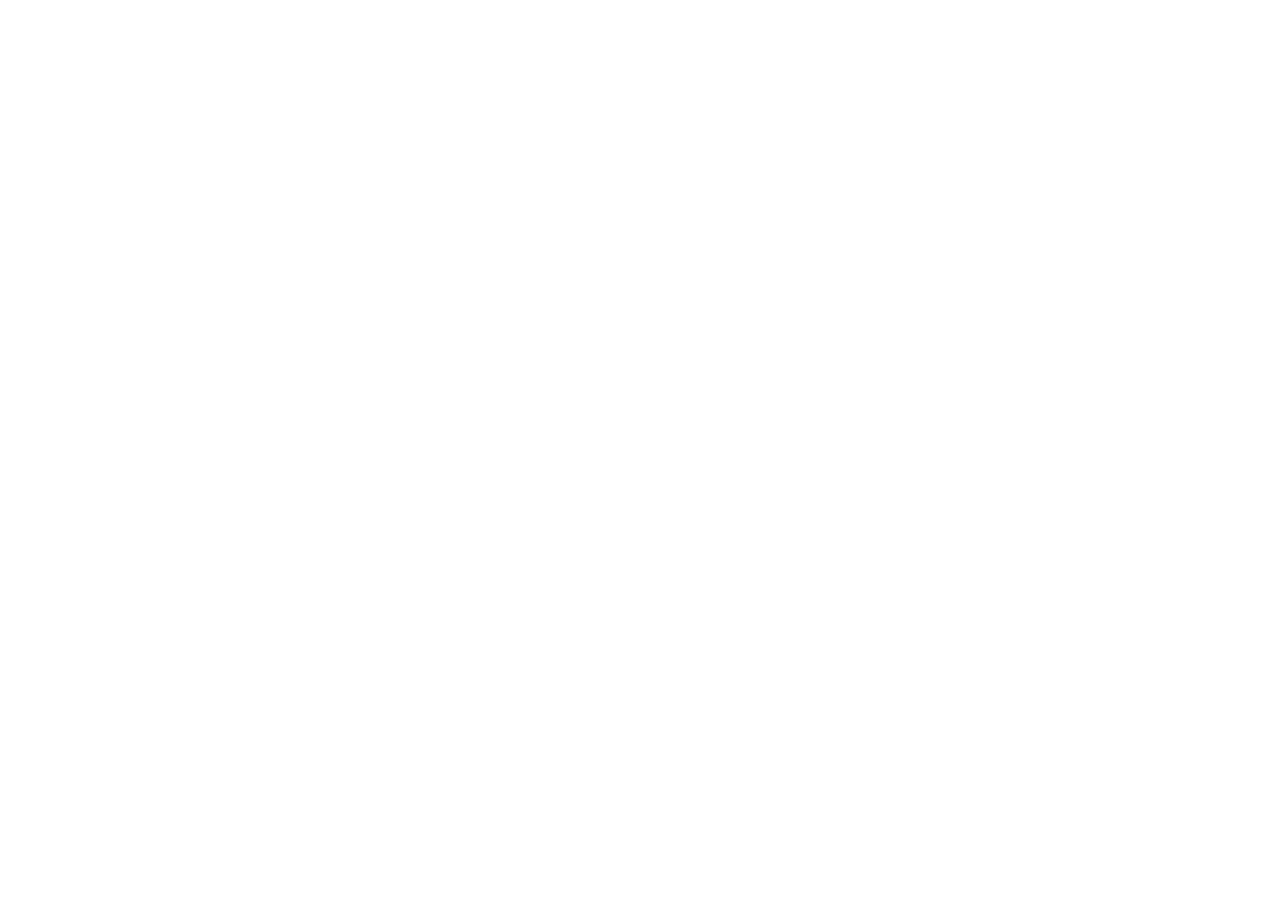
==== nike-app/index.html @ 9540599d "nike app hosting" ====
<!doctype html>
<html lang="en">
  <head>
    <meta charset="UTF-8" />
    <link rel="icon" type="image/svg+xml" href="/favicon.ico" />
    <meta name="viewport" content="width=device-width, initial-scale=1.0" />
    <title>Nike</title>
    <script type="module" crossorigin src="/assets/index-63a6af9d.js"></script>
    <link rel="stylesheet" href="/assets/index-93ed7aa3.css">
  </head>
  <body>
    <div id="root"></div>
    
  </body>
</html>
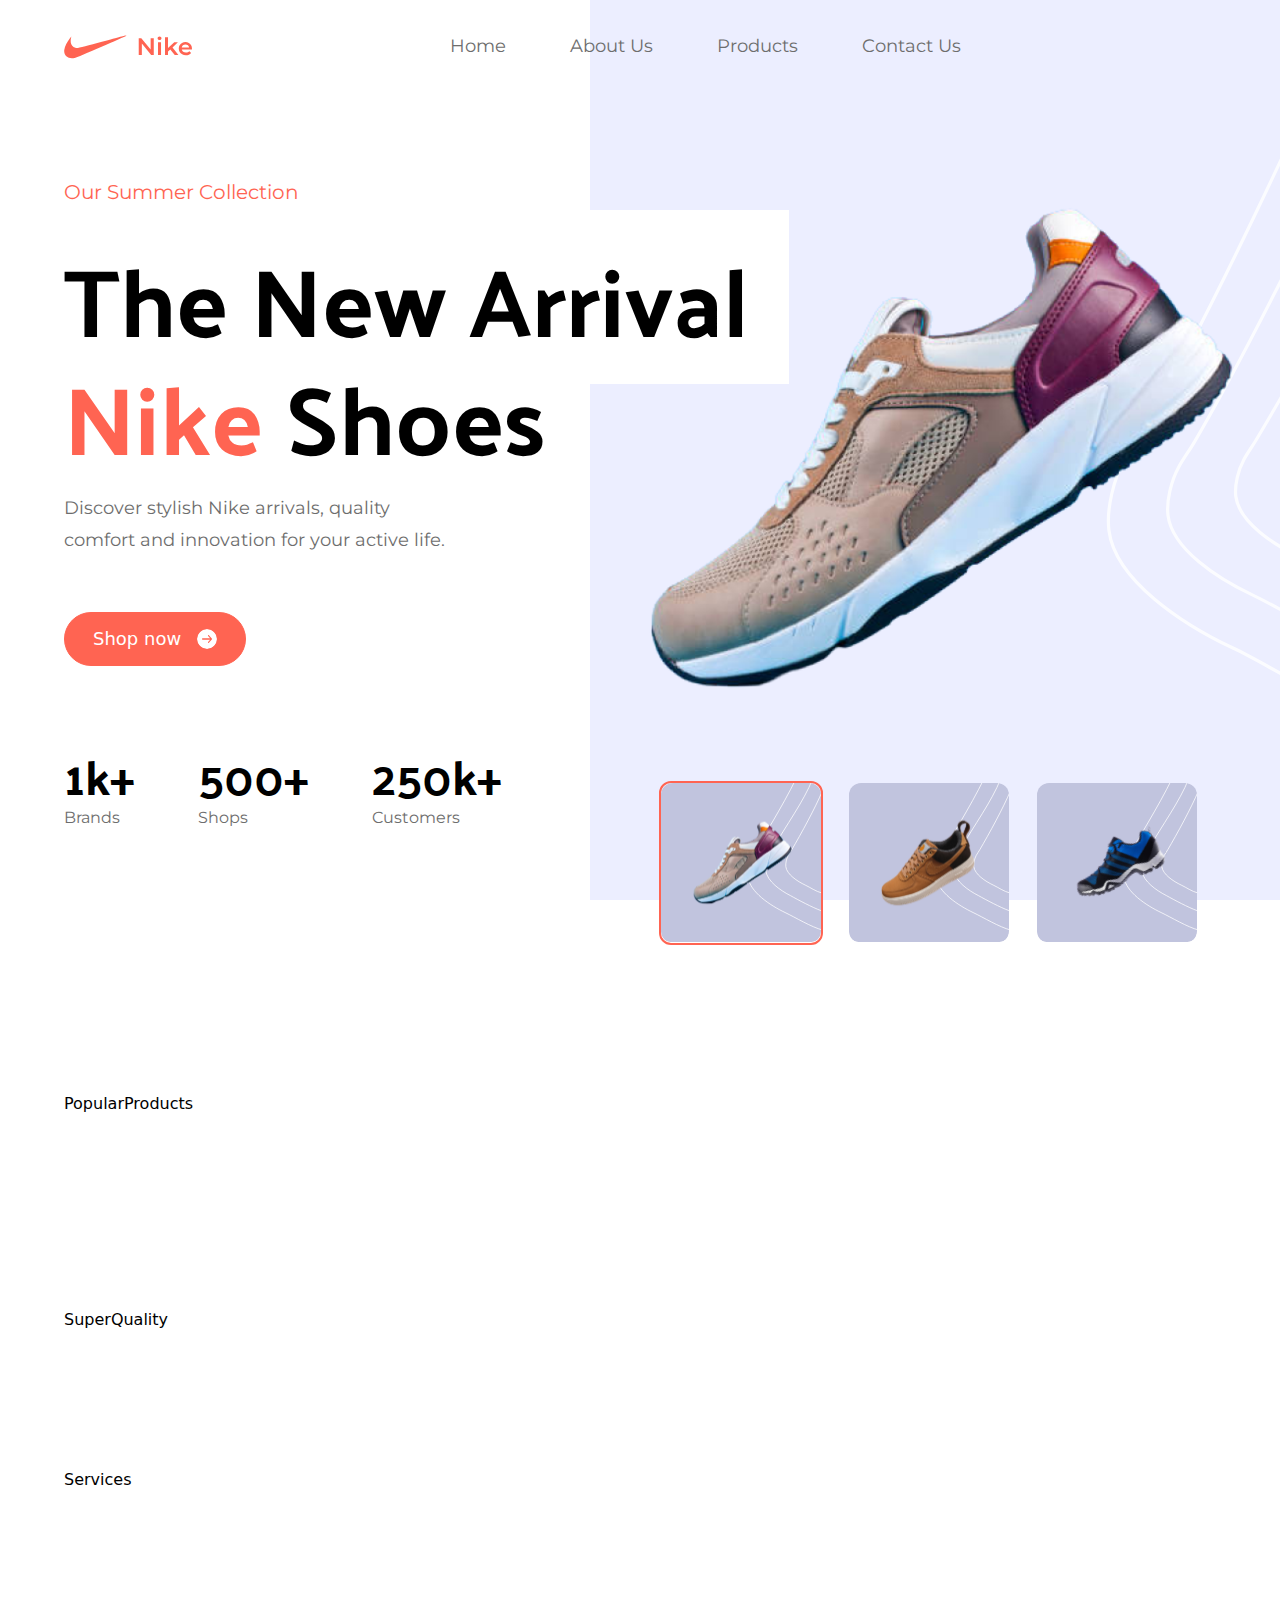
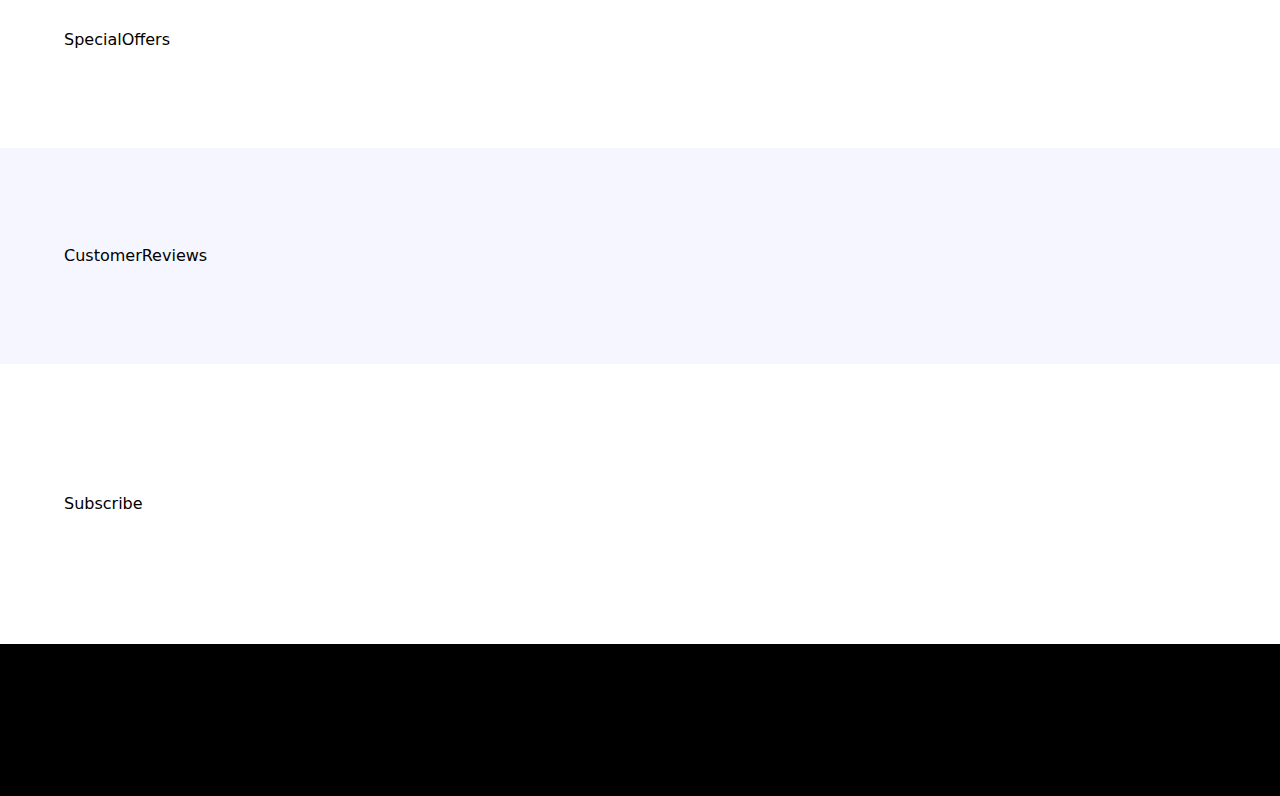
==== commit 265b9dd6: "made changes in nike app" ====
--- a/nike-app/index.html
+++ b/nike-app/index.html
@@ -2,11 +2,11 @@
 <html lang="en">
   <head>
     <meta charset="UTF-8" />
-    <link rel="icon" type="image/svg+xml" href="/favicon.ico" />
+    <link rel="icon" type="image/svg+xml" href="./favicon.ico" />
     <meta name="viewport" content="width=device-width, initial-scale=1.0" />
     <title>Nike</title>
-    <script type="module" crossorigin src="/assets/index-63a6af9d.js"></script>
-    <link rel="stylesheet" href="/assets/index-93ed7aa3.css">
+    <script type="module" crossorigin src="./assets/index-2607023b.js"></script>
+    <link rel="stylesheet" href="./assets/index-af9d2faf.css">
   </head>
   <body>
     <div id="root"></div>
--- a/nike-app/assets/index-af9d2faf.css
+++ b/nike-app/assets/index-af9d2faf.css
@@ -0,0 +1 @@
+@import"https://fonts.googleapis.com/css2?family=Montserrat:wght@100;200;300;400;500;600;700;800;900&family=Palanquin:wght@100;200;300;400;500;600;700&display=swap";@import"https://fonts.googleapis.com/css2?family=Palanquin:wght@100;200;300;400;500;600;700&display=swap";*,:before,:after{box-sizing:border-box;border-width:0;border-style:solid;border-color:#e5e7eb}:before,:after{--tw-content: ""}html{line-height:1.5;-webkit-text-size-adjust:100%;-moz-tab-size:4;-o-tab-size:4;tab-size:4;font-family:ui-sans-serif,system-ui,-apple-system,BlinkMacSystemFont,Segoe UI,Roboto,Helvetica Neue,Arial,Noto Sans,sans-serif,"Apple Color Emoji","Segoe UI Emoji",Segoe UI Symbol,"Noto Color Emoji";font-feature-settings:normal;font-variation-settings:normal}body{margin:0;line-height:inherit}hr{height:0;color:inherit;border-top-width:1px}abbr:where([title]){-webkit-text-decoration:underline dotted;text-decoration:underline dotted}h1,h2,h3,h4,h5,h6{font-size:inherit;font-weight:inherit}a{color:inherit;text-decoration:inherit}b,strong{font-weight:bolder}code,kbd,samp,pre{font-family:ui-monospace,SFMono-Regular,Menlo,Monaco,Consolas,Liberation Mono,Courier New,monospace;font-size:1em}small{font-size:80%}sub,sup{font-size:75%;line-height:0;position:relative;vertical-align:baseline}sub{bottom:-.25em}sup{top:-.5em}table{text-indent:0;border-color:inherit;border-collapse:collapse}button,input,optgroup,select,textarea{font-family:inherit;font-feature-settings:inherit;font-variation-settings:inherit;font-size:100%;font-weight:inherit;line-height:inherit;color:inherit;margin:0;padding:0}button,select{text-transform:none}button,[type=button],[type=reset],[type=submit]{-webkit-appearance:button;background-color:transparent;background-image:none}:-moz-focusring{outline:auto}:-moz-ui-invalid{box-shadow:none}progress{vertical-align:baseline}::-webkit-inner-spin-button,::-webkit-outer-spin-button{height:auto}[type=search]{-webkit-appearance:textfield;outline-offset:-2px}::-webkit-search-decoration{-webkit-appearance:none}::-webkit-file-upload-button{-webkit-appearance:button;font:inherit}summary{display:list-item}blockquote,dl,dd,h1,h2,h3,h4,h5,h6,hr,figure,p,pre{margin:0}fieldset{margin:0;padding:0}legend{padding:0}ol,ul,menu{list-style:none;margin:0;padding:0}dialog{padding:0}textarea{resize:vertical}input::-moz-placeholder,textarea::-moz-placeholder{opacity:1;color:#9ca3af}input::placeholder,textarea::placeholder{opacity:1;color:#9ca3af}button,[role=button]{cursor:pointer}:disabled{cursor:default}img,svg,video,canvas,audio,iframe,embed,object{display:block;vertical-align:middle}img,video{max-width:100%;height:auto}[hidden]{display:none}*,:before,:after{--tw-border-spacing-x: 0;--tw-border-spacing-y: 0;--tw-translate-x: 0;--tw-translate-y: 0;--tw-rotate: 0;--tw-skew-x: 0;--tw-skew-y: 0;--tw-scale-x: 1;--tw-scale-y: 1;--tw-pan-x: ;--tw-pan-y: ;--tw-pinch-zoom: ;--tw-scroll-snap-strictness: proximity;--tw-gradient-from-position: ;--tw-gradient-via-position: ;--tw-gradient-to-position: ;--tw-ordinal: ;--tw-slashed-zero: ;--tw-numeric-figure: ;--tw-numeric-spacing: ;--tw-numeric-fraction: ;--tw-ring-inset: ;--tw-ring-offset-width: 0px;--tw-ring-offset-color: #fff;--tw-ring-color: rgb(59 130 246 / .5);--tw-ring-offset-shadow: 0 0 #0000;--tw-ring-shadow: 0 0 #0000;--tw-shadow: 0 0 #0000;--tw-shadow-colored: 0 0 #0000;--tw-blur: ;--tw-brightness: ;--tw-contrast: ;--tw-grayscale: ;--tw-hue-rotate: ;--tw-invert: ;--tw-saturate: ;--tw-sepia: ;--tw-drop-shadow: ;--tw-backdrop-blur: ;--tw-backdrop-brightness: ;--tw-backdrop-contrast: ;--tw-backdrop-grayscale: ;--tw-backdrop-hue-rotate: ;--tw-backdrop-invert: ;--tw-backdrop-opacity: ;--tw-backdrop-saturate: ;--tw-backdrop-sepia: }::backdrop{--tw-border-spacing-x: 0;--tw-border-spacing-y: 0;--tw-translate-x: 0;--tw-translate-y: 0;--tw-rotate: 0;--tw-skew-x: 0;--tw-skew-y: 0;--tw-scale-x: 1;--tw-scale-y: 1;--tw-pan-x: ;--tw-pan-y: ;--tw-pinch-zoom: ;--tw-scroll-snap-strictness: proximity;--tw-gradient-from-position: ;--tw-gradient-via-position: ;--tw-gradient-to-position: ;--tw-ordinal: ;--tw-slashed-zero: ;--tw-numeric-figure: ;--tw-numeric-spacing: ;--tw-numeric-fraction: ;--tw-ring-inset: ;--tw-ring-offset-width: 0px;--tw-ring-offset-color: #fff;--tw-ring-color: rgb(59 130 246 / .5);--tw-ring-offset-shadow: 0 0 #0000;--tw-ring-shadow: 0 0 #0000;--tw-shadow: 0 0 #0000;--tw-shadow-colored: 0 0 #0000;--tw-blur: ;--tw-brightness: ;--tw-contrast: ;--tw-grayscale: ;--tw-hue-rotate: ;--tw-invert: ;--tw-saturate: ;--tw-sepia: ;--tw-drop-shadow: ;--tw-backdrop-blur: ;--tw-backdrop-brightness: ;--tw-backdrop-contrast: ;--tw-backdrop-grayscale: ;--tw-backdrop-hue-rotate: ;--tw-backdrop-invert: ;--tw-backdrop-opacity: ;--tw-backdrop-saturate: ;--tw-backdrop-sepia: }.max-container{max-width:1440px;margin:0 auto}.absolute{position:absolute}.relative{position:relative}.-bottom-\[5\%\]{bottom:-5%}.z-10{z-index:10}.mb-14{margin-bottom:3.5rem}.ml-2{margin-left:.5rem}.mt-10{margin-top:2.5rem}.mt-20{margin-top:5rem}.mt-3{margin-top:.75rem}.mt-6{margin-top:1.5rem}.inline-block{display:inline-block}.flex{display:flex}.h-5{height:1.25rem}.min-h-screen{min-height:100vh}.w-5{width:1.25rem}.w-full{width:100%}.flex-1{flex:1 1 0%}.cursor-pointer{cursor:pointer}.flex-col{flex-direction:column}.flex-wrap{flex-wrap:wrap}.items-start{align-items:flex-start}.items-center{align-items:center}.justify-start{justify-content:flex-start}.justify-center{justify-content:center}.justify-between{justify-content:space-between}.gap-10{gap:2.5rem}.gap-16{gap:4rem}.gap-2{gap:.5rem}.gap-4{gap:1rem}.rounded-full{border-radius:9999px}.rounded-xl{border-radius:.75rem}.border{border-width:1px}.border-2{border-width:2px}.border-coral-red{--tw-border-opacity: 1;border-color:rgb(255 100 82 / var(--tw-border-opacity))}.border-transparent{border-color:transparent}.bg-black{--tw-bg-opacity: 1;background-color:rgb(0 0 0 / var(--tw-bg-opacity))}.bg-coral-red{--tw-bg-opacity: 1;background-color:rgb(255 100 82 / var(--tw-bg-opacity))}.bg-pale-blue{--tw-bg-opacity: 1;background-color:rgb(245 246 255 / var(--tw-bg-opacity))}.bg-primary{--tw-bg-opacity: 1;background-color:rgb(236 238 255 / var(--tw-bg-opacity))}.bg-card{background-image:url(./thumbnail-background-1db5a457.svg)}.bg-hero{background-image:url(./collection-background-2377cc4d.svg)}.bg-cover{background-size:cover}.bg-center{background-position:center}.object-contain{-o-object-fit:contain;object-fit:contain}.px-7{padding-left:1.75rem;padding-right:1.75rem}.py-10{padding-top:2.5rem;padding-bottom:2.5rem}.py-16{padding-top:4rem;padding-bottom:4rem}.py-4{padding-top:1rem;padding-bottom:1rem}.py-8{padding-top:2rem;padding-bottom:2rem}.pb-8{padding-bottom:2rem}.pr-10{padding-right:2.5rem}.pt-28{padding-top:7rem}.font-montserrat{font-family:Montserrat,sans-serif}.font-palanquin{font-family:Palanquin,sans-serif}.text-4xl{font-size:48px;line-height:58px}.text-8xl{font-size:96px;line-height:106px}.text-lg{font-size:18px;line-height:21.94px}.text-xl{font-size:20px;line-height:24.38px}.font-bold{font-weight:700}.leading-7{line-height:1.75rem}.leading-8{line-height:2rem}.leading-none{line-height:1}.leading-normal{line-height:1.5}.text-coral-red{--tw-text-opacity: 1;color:rgb(255 100 82 / var(--tw-text-opacity))}.text-slate-gray{--tw-text-opacity: 1;color:rgb(109 109 109 / var(--tw-text-opacity))}.text-white{--tw-text-opacity: 1;color:rgb(255 255 255 / var(--tw-text-opacity))}.padding{padding:3rem 2rem}@media (min-width: 640px){.padding{padding:6rem 4rem}}.padding-x{padding-left:2rem;padding-right:2rem}@media (min-width: 640px){.padding-x{padding-left:4rem;padding-right:4rem}}.padding-t{padding-top:3rem}@media (min-width: 640px){.padding-t{padding-top:6rem}}.padding-b{padding-bottom:3rem}@media (min-width: 640px){.padding-b{padding-bottom:6rem}}*{margin:0;padding:0;box-sizing:border-box;scroll-behavior:smooth}@media not all and (min-width: 1280px){.max-xl\:py-40{padding-top:10rem;padding-bottom:10rem}.max-xl\:padding-x{padding-left:2rem;padding-right:2rem}@media (min-width: 640px){.max-xl\:padding-x{padding-left:4rem;padding-right:4rem}}}@media not all and (min-width: 1024px){.max-lg\:hidden{display:none}}@media not all and (min-width: 640px){.max-sm\:flex-1{flex:1 1 0%}.max-sm\:p-4{padding:1rem}.max-sm\:px-6{padding-left:1.5rem;padding-right:1.5rem}.max-sm\:text-\[72px\]{font-size:72px}.max-sm\:leading-\[82px\]{line-height:82px}}@media (min-width: 640px){.sm\:left-\[10\%\]{left:10%}.sm\:h-40{height:10rem}.sm\:w-40{width:10rem}.sm\:max-w-sm{max-width:24rem}.sm\:gap-6{gap:1.5rem}.sm\:py-32{padding-top:8rem;padding-bottom:8rem}}@media (min-width: 1024px){.lg\:hidden{display:none}}@media (min-width: 1280px){.xl\:min-h-screen{min-height:100vh}.xl\:w-2\/5{width:40%}.xl\:flex-row{flex-direction:row}.xl\:whitespace-nowrap{white-space:nowrap}.xl\:bg-white{--tw-bg-opacity: 1;background-color:rgb(255 255 255 / var(--tw-bg-opacity))}.xl\:padding-l{padding-left:2rem}@media (min-width: 640px){.xl\:padding-l{padding-left:4rem}}}@media (min-width: 1440px){.wide\:padding-r{padding-right:2rem}@media (min-width: 640px){.wide\:padding-r{padding-right:4rem}}}
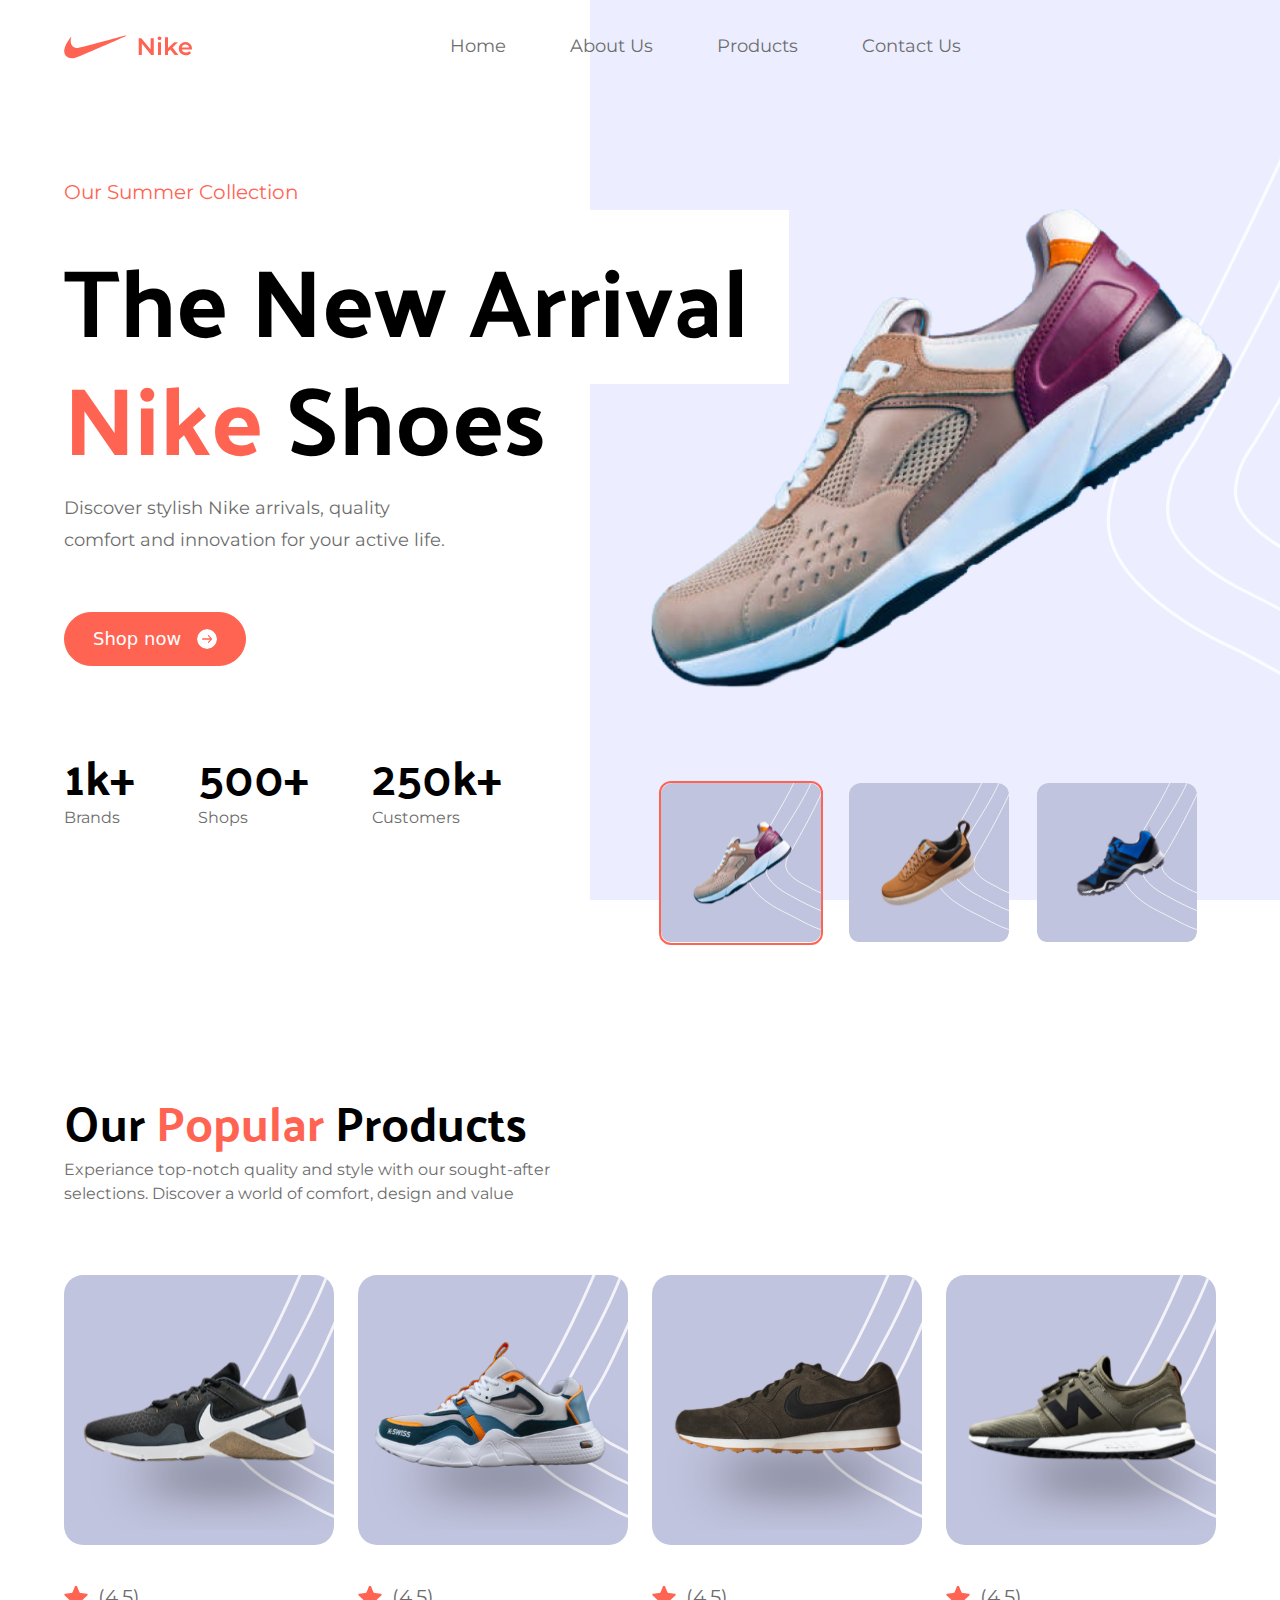
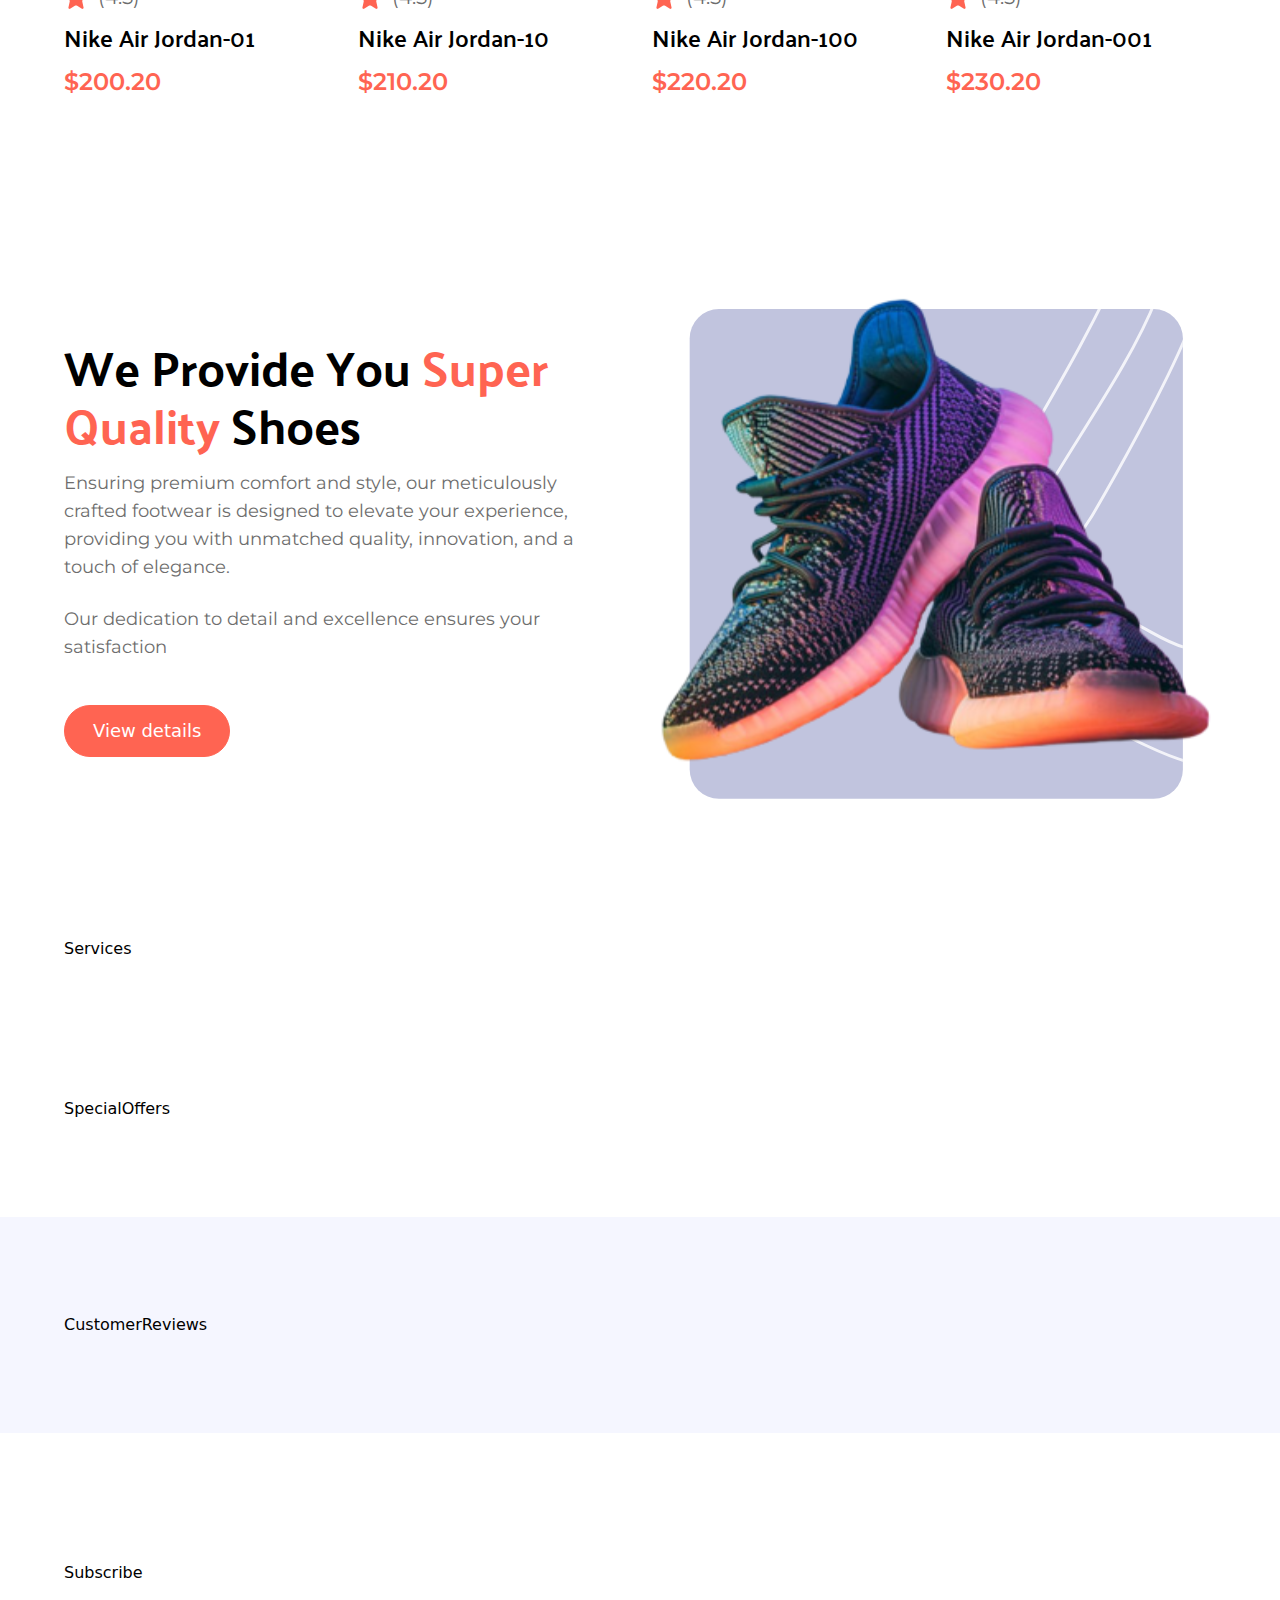
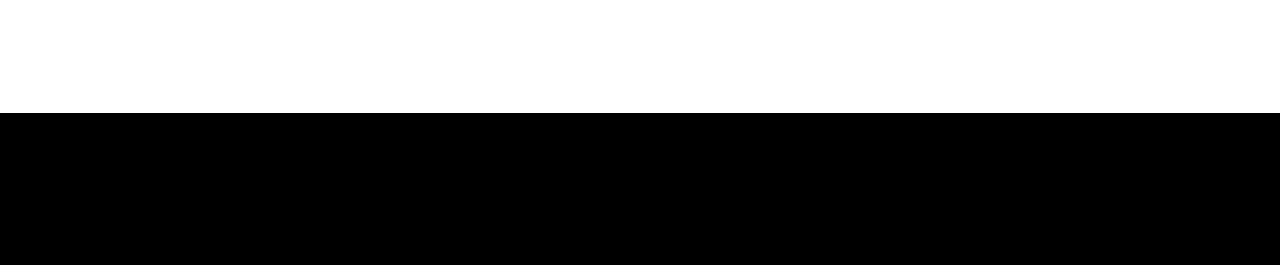
==== commit 8f608552: "changes in nike app" ====
--- a/nike-app/index.html
+++ b/nike-app/index.html
@@ -5,8 +5,8 @@
     <link rel="icon" type="image/svg+xml" href="./favicon.ico" />
     <meta name="viewport" content="width=device-width, initial-scale=1.0" />
     <title>Nike</title>
-    <script type="module" crossorigin src="./assets/index-2607023b.js"></script>
-    <link rel="stylesheet" href="./assets/index-af9d2faf.css">
+    <script type="module" crossorigin src="./assets/index-5f4d42d1.js"></script>
+    <link rel="stylesheet" href="./assets/index-26c88861.css">
   </head>
   <body>
     <div id="root"></div>
--- a/nike-app/assets/index-26c88861.css
+++ b/nike-app/assets/index-26c88861.css
@@ -0,0 +1 @@
+@import"https://fonts.googleapis.com/css2?family=Montserrat:wght@100;200;300;400;500;600;700;800;900&family=Palanquin:wght@100;200;300;400;500;600;700&display=swap";@import"https://fonts.googleapis.com/css2?family=Palanquin:wght@100;200;300;400;500;600;700&display=swap";*,:before,:after{box-sizing:border-box;border-width:0;border-style:solid;border-color:#e5e7eb}:before,:after{--tw-content: ""}html{line-height:1.5;-webkit-text-size-adjust:100%;-moz-tab-size:4;-o-tab-size:4;tab-size:4;font-family:ui-sans-serif,system-ui,-apple-system,BlinkMacSystemFont,Segoe UI,Roboto,Helvetica Neue,Arial,Noto Sans,sans-serif,"Apple Color Emoji","Segoe UI Emoji",Segoe UI Symbol,"Noto Color Emoji";font-feature-settings:normal;font-variation-settings:normal}body{margin:0;line-height:inherit}hr{height:0;color:inherit;border-top-width:1px}abbr:where([title]){-webkit-text-decoration:underline dotted;text-decoration:underline dotted}h1,h2,h3,h4,h5,h6{font-size:inherit;font-weight:inherit}a{color:inherit;text-decoration:inherit}b,strong{font-weight:bolder}code,kbd,samp,pre{font-family:ui-monospace,SFMono-Regular,Menlo,Monaco,Consolas,Liberation Mono,Courier New,monospace;font-size:1em}small{font-size:80%}sub,sup{font-size:75%;line-height:0;position:relative;vertical-align:baseline}sub{bottom:-.25em}sup{top:-.5em}table{text-indent:0;border-color:inherit;border-collapse:collapse}button,input,optgroup,select,textarea{font-family:inherit;font-feature-settings:inherit;font-variation-settings:inherit;font-size:100%;font-weight:inherit;line-height:inherit;color:inherit;margin:0;padding:0}button,select{text-transform:none}button,[type=button],[type=reset],[type=submit]{-webkit-appearance:button;background-color:transparent;background-image:none}:-moz-focusring{outline:auto}:-moz-ui-invalid{box-shadow:none}progress{vertical-align:baseline}::-webkit-inner-spin-button,::-webkit-outer-spin-button{height:auto}[type=search]{-webkit-appearance:textfield;outline-offset:-2px}::-webkit-search-decoration{-webkit-appearance:none}::-webkit-file-upload-button{-webkit-appearance:button;font:inherit}summary{display:list-item}blockquote,dl,dd,h1,h2,h3,h4,h5,h6,hr,figure,p,pre{margin:0}fieldset{margin:0;padding:0}legend{padding:0}ol,ul,menu{list-style:none;margin:0;padding:0}dialog{padding:0}textarea{resize:vertical}input::-moz-placeholder,textarea::-moz-placeholder{opacity:1;color:#9ca3af}input::placeholder,textarea::placeholder{opacity:1;color:#9ca3af}button,[role=button]{cursor:pointer}:disabled{cursor:default}img,svg,video,canvas,audio,iframe,embed,object{display:block;vertical-align:middle}img,video{max-width:100%;height:auto}[hidden]{display:none}*,:before,:after{--tw-border-spacing-x: 0;--tw-border-spacing-y: 0;--tw-translate-x: 0;--tw-translate-y: 0;--tw-rotate: 0;--tw-skew-x: 0;--tw-skew-y: 0;--tw-scale-x: 1;--tw-scale-y: 1;--tw-pan-x: ;--tw-pan-y: ;--tw-pinch-zoom: ;--tw-scroll-snap-strictness: proximity;--tw-gradient-from-position: ;--tw-gradient-via-position: ;--tw-gradient-to-position: ;--tw-ordinal: ;--tw-slashed-zero: ;--tw-numeric-figure: ;--tw-numeric-spacing: ;--tw-numeric-fraction: ;--tw-ring-inset: ;--tw-ring-offset-width: 0px;--tw-ring-offset-color: #fff;--tw-ring-color: rgb(59 130 246 / .5);--tw-ring-offset-shadow: 0 0 #0000;--tw-ring-shadow: 0 0 #0000;--tw-shadow: 0 0 #0000;--tw-shadow-colored: 0 0 #0000;--tw-blur: ;--tw-brightness: ;--tw-contrast: ;--tw-grayscale: ;--tw-hue-rotate: ;--tw-invert: ;--tw-saturate: ;--tw-sepia: ;--tw-drop-shadow: ;--tw-backdrop-blur: ;--tw-backdrop-brightness: ;--tw-backdrop-contrast: ;--tw-backdrop-grayscale: ;--tw-backdrop-hue-rotate: ;--tw-backdrop-invert: ;--tw-backdrop-opacity: ;--tw-backdrop-saturate: ;--tw-backdrop-sepia: }::backdrop{--tw-border-spacing-x: 0;--tw-border-spacing-y: 0;--tw-translate-x: 0;--tw-translate-y: 0;--tw-rotate: 0;--tw-skew-x: 0;--tw-skew-y: 0;--tw-scale-x: 1;--tw-scale-y: 1;--tw-pan-x: ;--tw-pan-y: ;--tw-pinch-zoom: ;--tw-scroll-snap-strictness: proximity;--tw-gradient-from-position: ;--tw-gradient-via-position: ;--tw-gradient-to-position: ;--tw-ordinal: ;--tw-slashed-zero: ;--tw-numeric-figure: ;--tw-numeric-spacing: ;--tw-numeric-fraction: ;--tw-ring-inset: ;--tw-ring-offset-width: 0px;--tw-ring-offset-color: #fff;--tw-ring-color: rgb(59 130 246 / .5);--tw-ring-offset-shadow: 0 0 #0000;--tw-ring-shadow: 0 0 #0000;--tw-shadow: 0 0 #0000;--tw-shadow-colored: 0 0 #0000;--tw-blur: ;--tw-brightness: ;--tw-contrast: ;--tw-grayscale: ;--tw-hue-rotate: ;--tw-invert: ;--tw-saturate: ;--tw-sepia: ;--tw-drop-shadow: ;--tw-backdrop-blur: ;--tw-backdrop-brightness: ;--tw-backdrop-contrast: ;--tw-backdrop-grayscale: ;--tw-backdrop-hue-rotate: ;--tw-backdrop-invert: ;--tw-backdrop-opacity: ;--tw-backdrop-saturate: ;--tw-backdrop-sepia: }.max-container{max-width:1440px;margin:0 auto}.absolute{position:absolute}.relative{position:relative}.-bottom-\[5\%\]{bottom:-5%}.z-10{z-index:10}.mb-14{margin-bottom:3.5rem}.ml-2{margin-left:.5rem}.mt-10{margin-top:2.5rem}.mt-11{margin-top:2.75rem}.mt-16{margin-top:4rem}.mt-2{margin-top:.5rem}.mt-20{margin-top:5rem}.mt-3{margin-top:.75rem}.mt-4{margin-top:1rem}.mt-6{margin-top:1.5rem}.mt-8{margin-top:2rem}.inline-block{display:inline-block}.flex{display:flex}.grid{display:grid}.h-5{height:1.25rem}.h-\[280px\]{height:280px}.min-h-screen{min-height:100vh}.w-5{width:1.25rem}.w-\[280px\]{width:280px}.w-full{width:100%}.flex-1{flex:1 1 0%}.cursor-pointer{cursor:pointer}.flex-col{flex-direction:column}.flex-wrap{flex-wrap:wrap}.items-start{align-items:flex-start}.items-center{align-items:center}.justify-start{justify-content:flex-start}.justify-center{justify-content:center}.justify-between{justify-content:space-between}.gap-10{gap:2.5rem}.gap-14{gap:3.5rem}.gap-16{gap:4rem}.gap-2{gap:.5rem}.gap-2\.5{gap:.625rem}.gap-4{gap:1rem}.rounded-full{border-radius:9999px}.rounded-xl{border-radius:.75rem}.border{border-width:1px}.border-2{border-width:2px}.border-coral-red{--tw-border-opacity: 1;border-color:rgb(255 100 82 / var(--tw-border-opacity))}.border-transparent{border-color:transparent}.bg-black{--tw-bg-opacity: 1;background-color:rgb(0 0 0 / var(--tw-bg-opacity))}.bg-coral-red{--tw-bg-opacity: 1;background-color:rgb(255 100 82 / var(--tw-bg-opacity))}.bg-pale-blue{--tw-bg-opacity: 1;background-color:rgb(245 246 255 / var(--tw-bg-opacity))}.bg-primary{--tw-bg-opacity: 1;background-color:rgb(236 238 255 / var(--tw-bg-opacity))}.bg-card{background-image:url(./thumbnail-background-1db5a457.svg)}.bg-hero{background-image:url(./collection-background-2377cc4d.svg)}.bg-cover{background-size:cover}.bg-center{background-position:center}.object-contain{-o-object-fit:contain;object-fit:contain}.px-7{padding-left:1.75rem;padding-right:1.75rem}.py-10{padding-top:2.5rem;padding-bottom:2.5rem}.py-16{padding-top:4rem;padding-bottom:4rem}.py-4{padding-top:1rem;padding-bottom:1rem}.py-8{padding-top:2rem;padding-bottom:2rem}.pb-8{padding-bottom:2rem}.pr-10{padding-right:2.5rem}.pt-28{padding-top:7rem}.font-montserrat{font-family:Montserrat,sans-serif}.font-palanquin{font-family:Palanquin,sans-serif}.text-2xl{font-size:24px;line-height:29.26px}.text-4xl{font-size:48px;line-height:58px}.text-8xl{font-size:96px;line-height:106px}.text-lg{font-size:18px;line-height:21.94px}.text-xl{font-size:20px;line-height:24.38px}.font-bold{font-weight:700}.font-semibold{font-weight:600}.capitalize{text-transform:capitalize}.leading-7{line-height:1.75rem}.leading-8{line-height:2rem}.leading-none{line-height:1}.leading-normal{line-height:1.5}.text-coral-red{--tw-text-opacity: 1;color:rgb(255 100 82 / var(--tw-text-opacity))}.text-slate-gray{--tw-text-opacity: 1;color:rgb(109 109 109 / var(--tw-text-opacity))}.text-white{--tw-text-opacity: 1;color:rgb(255 255 255 / var(--tw-text-opacity))}.padding{padding:3rem 2rem}@media (min-width: 640px){.padding{padding:6rem 4rem}}.padding-x{padding-left:2rem;padding-right:2rem}@media (min-width: 640px){.padding-x{padding-left:4rem;padding-right:4rem}}.padding-t{padding-top:3rem}@media (min-width: 640px){.padding-t{padding-top:6rem}}.padding-b{padding-bottom:3rem}@media (min-width: 640px){.padding-b{padding-bottom:6rem}}.info-text{font-family:Montserrat,sans-serif;font-size:18px;line-height:21.94px;line-height:1.75rem;--tw-text-opacity: 1;color:rgb(109 109 109 / var(--tw-text-opacity))}*{margin:0;padding:0;box-sizing:border-box;scroll-behavior:smooth}@media not all and (min-width: 1280px){.max-xl\:py-40{padding-top:10rem;padding-bottom:10rem}.max-xl\:padding-x{padding-left:2rem;padding-right:2rem}@media (min-width: 640px){.max-xl\:padding-x{padding-left:4rem;padding-right:4rem}}}@media not all and (min-width: 1024px){.max-lg\:hidden{display:none}.max-lg\:flex-col{flex-direction:column}}@media not all and (min-width: 640px){.max-sm\:mt-16{margin-top:4rem}.max-sm\:w-full{width:100%}.max-sm\:flex-1{flex:1 1 0%}.max-sm\:p-4{padding:1rem}.max-sm\:px-6{padding-left:1.5rem;padding-right:1.5rem}.max-sm\:text-\[72px\]{font-size:72px}.max-sm\:leading-\[82px\]{line-height:82px}}@media (min-width: 640px){.sm\:left-\[10\%\]{left:10%}.sm\:h-40{height:10rem}.sm\:w-40{width:10rem}.sm\:max-w-sm{max-width:24rem}.sm\:grid-cols-1{grid-template-columns:repeat(1,minmax(0,1fr))}.sm\:gap-6{gap:1.5rem}.sm\:py-32{padding-top:8rem;padding-bottom:8rem}}@media (min-width: 768px){.md\:grid-cols-3{grid-template-columns:repeat(3,minmax(0,1fr))}}@media (min-width: 1024px){.lg\:hidden{display:none}.lg\:max-w-lg{max-width:32rem}.lg\:grid-cols-4{grid-template-columns:repeat(4,minmax(0,1fr))}}@media (min-width: 1280px){.xl\:min-h-screen{min-height:100vh}.xl\:w-2\/5{width:40%}.xl\:flex-row{flex-direction:row}.xl\:whitespace-nowrap{white-space:nowrap}.xl\:bg-white{--tw-bg-opacity: 1;background-color:rgb(255 255 255 / var(--tw-bg-opacity))}.xl\:padding-l{padding-left:2rem}@media (min-width: 640px){.xl\:padding-l{padding-left:4rem}}}@media (min-width: 1440px){.wide\:padding-r{padding-right:2rem}@media (min-width: 640px){.wide\:padding-r{padding-right:4rem}}}
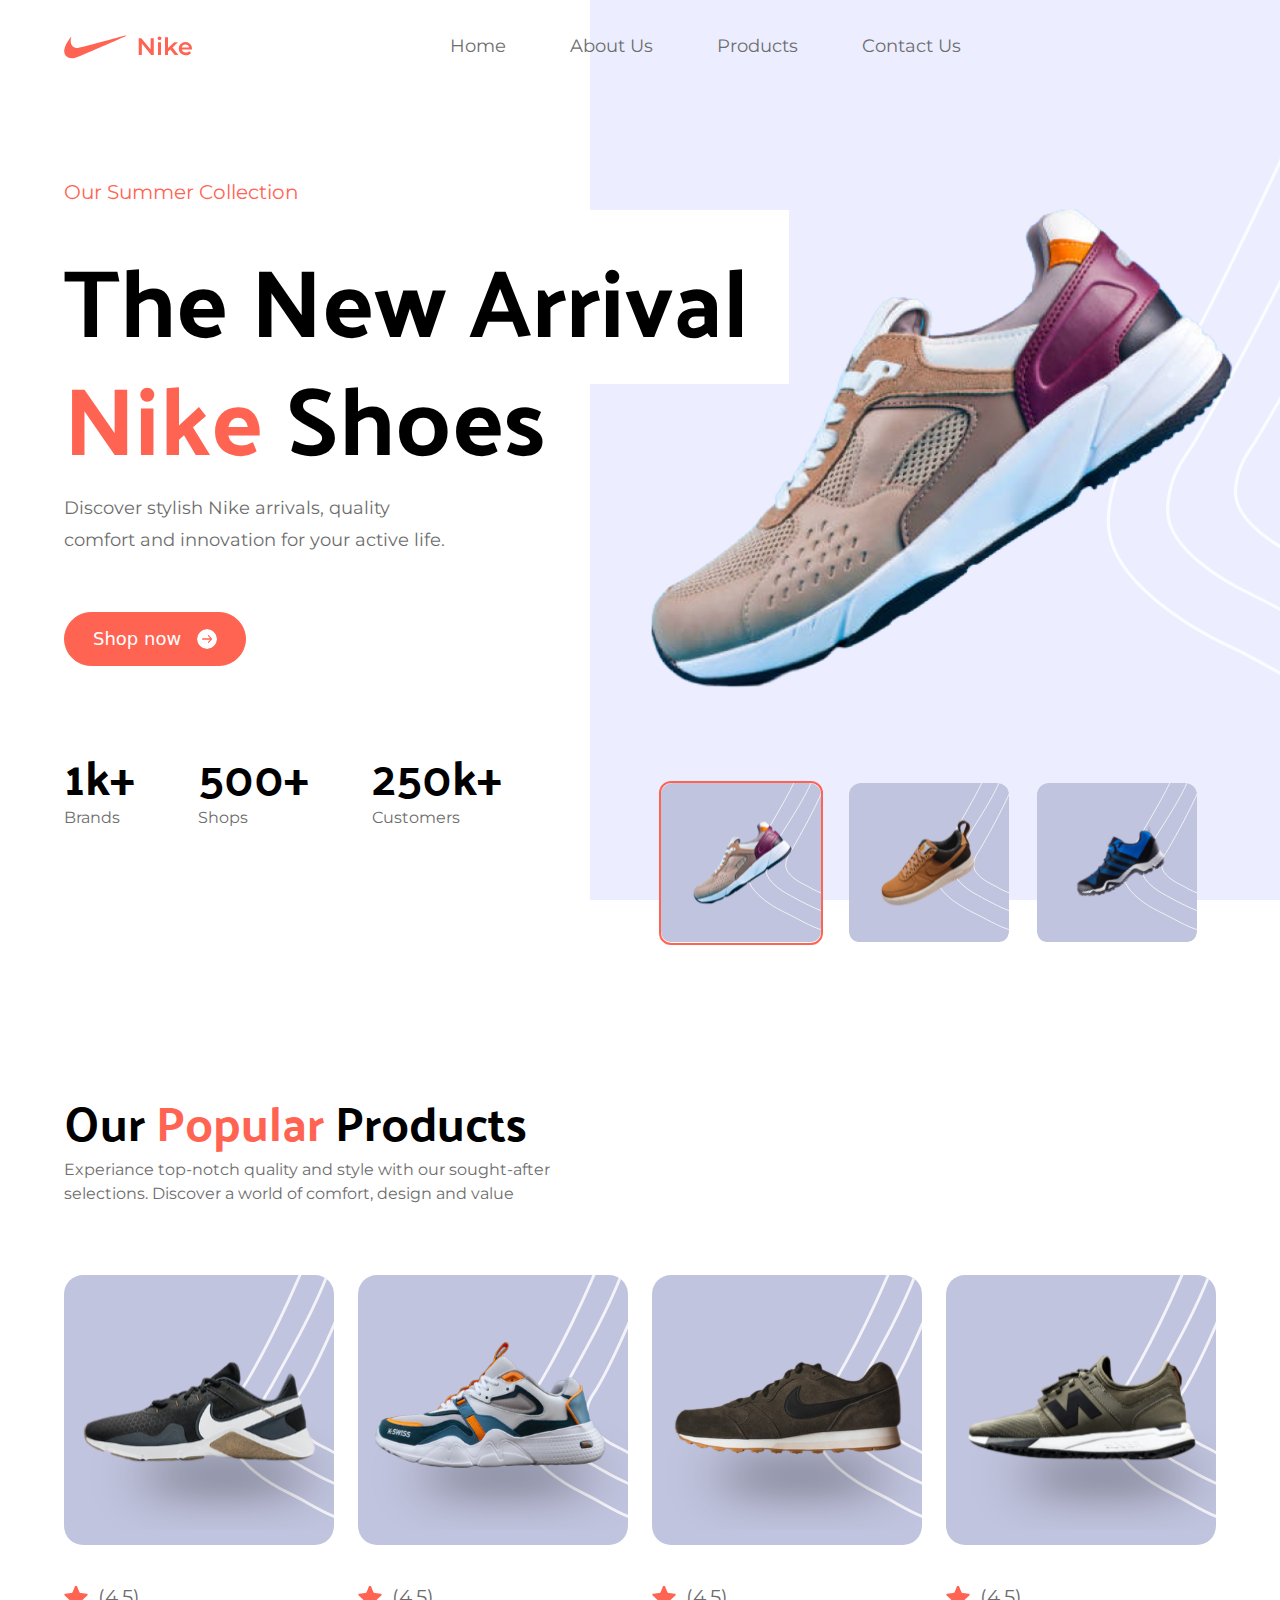
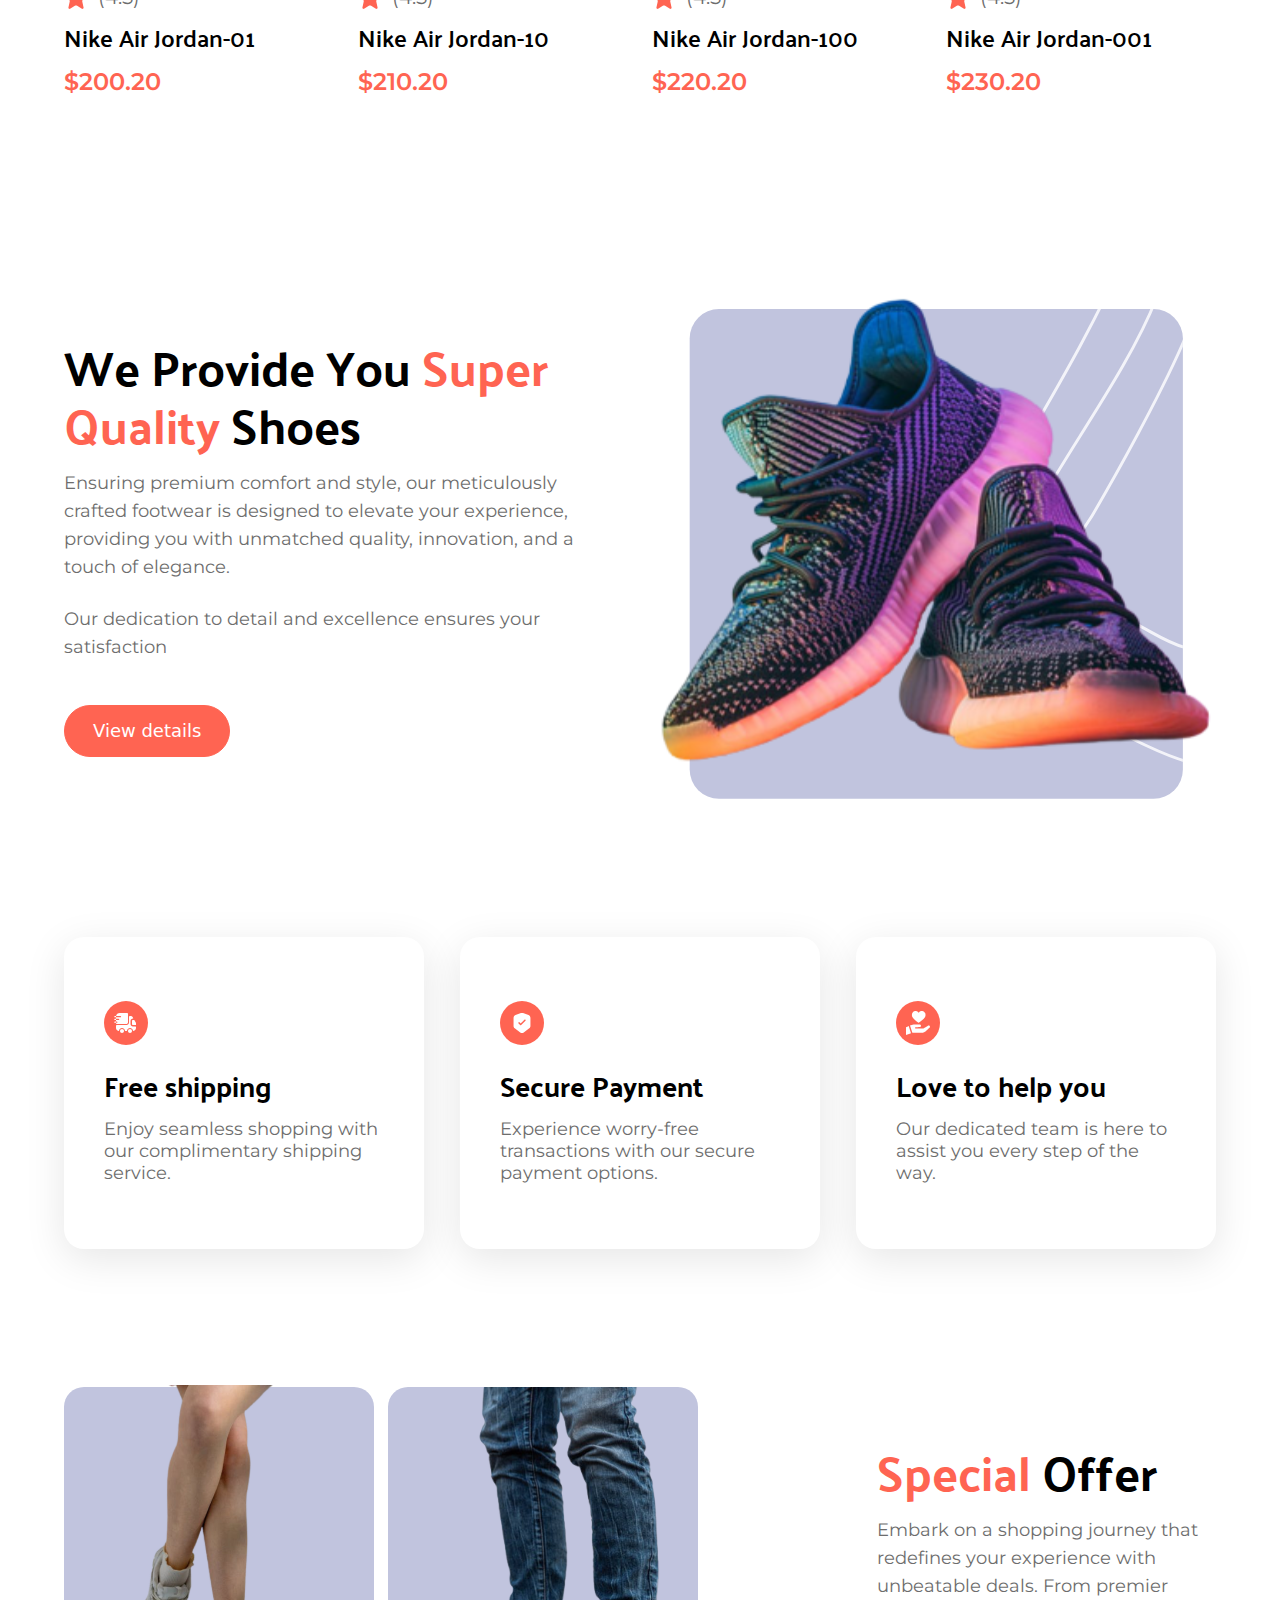
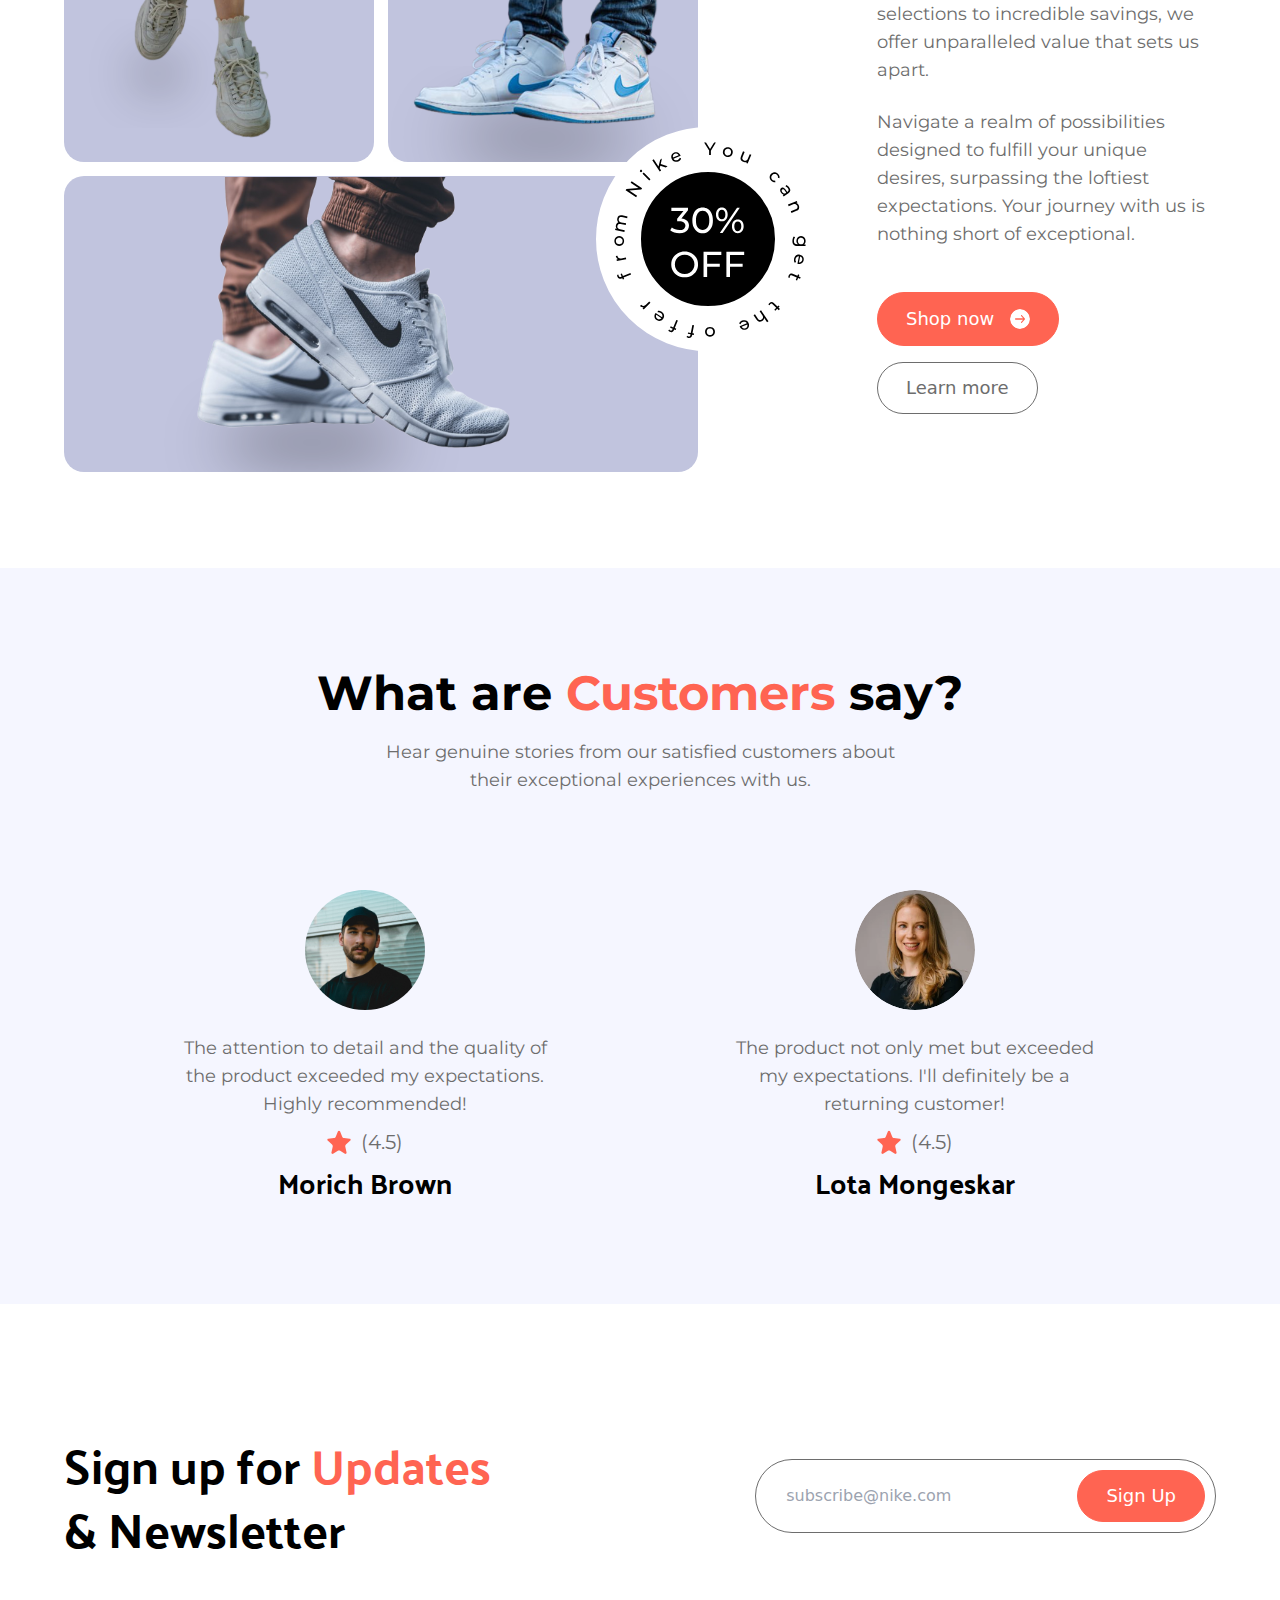
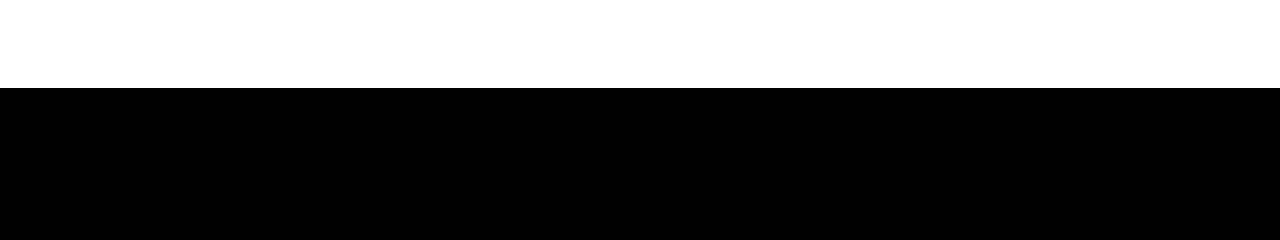
==== commit 0d0af23f: "nike app change" ====
--- a/nike-app/index.html
+++ b/nike-app/index.html
@@ -5,8 +5,8 @@
     <link rel="icon" type="image/svg+xml" href="./favicon.ico" />
     <meta name="viewport" content="width=device-width, initial-scale=1.0" />
     <title>Nike</title>
-    <script type="module" crossorigin src="./assets/index-5f4d42d1.js"></script>
-    <link rel="stylesheet" href="./assets/index-26c88861.css">
+    <script type="module" crossorigin src="./assets/index-b9a4729b.js"></script>
+    <link rel="stylesheet" href="./assets/index-b6e2cb26.css">
   </head>
   <body>
     <div id="root"></div>
--- a/nike-app/assets/index-b6e2cb26.css
+++ b/nike-app/assets/index-b6e2cb26.css
@@ -0,0 +1 @@
+@import"https://fonts.googleapis.com/css2?family=Montserrat:wght@100;200;300;400;500;600;700;800;900&family=Palanquin:wght@100;200;300;400;500;600;700&display=swap";@import"https://fonts.googleapis.com/css2?family=Palanquin:wght@100;200;300;400;500;600;700&display=swap";*,:before,:after{box-sizing:border-box;border-width:0;border-style:solid;border-color:#e5e7eb}:before,:after{--tw-content: ""}html{line-height:1.5;-webkit-text-size-adjust:100%;-moz-tab-size:4;-o-tab-size:4;tab-size:4;font-family:ui-sans-serif,system-ui,-apple-system,BlinkMacSystemFont,Segoe UI,Roboto,Helvetica Neue,Arial,Noto Sans,sans-serif,"Apple Color Emoji","Segoe UI Emoji",Segoe UI Symbol,"Noto Color Emoji";font-feature-settings:normal;font-variation-settings:normal}body{margin:0;line-height:inherit}hr{height:0;color:inherit;border-top-width:1px}abbr:where([title]){-webkit-text-decoration:underline dotted;text-decoration:underline dotted}h1,h2,h3,h4,h5,h6{font-size:inherit;font-weight:inherit}a{color:inherit;text-decoration:inherit}b,strong{font-weight:bolder}code,kbd,samp,pre{font-family:ui-monospace,SFMono-Regular,Menlo,Monaco,Consolas,Liberation Mono,Courier New,monospace;font-size:1em}small{font-size:80%}sub,sup{font-size:75%;line-height:0;position:relative;vertical-align:baseline}sub{bottom:-.25em}sup{top:-.5em}table{text-indent:0;border-color:inherit;border-collapse:collapse}button,input,optgroup,select,textarea{font-family:inherit;font-feature-settings:inherit;font-variation-settings:inherit;font-size:100%;font-weight:inherit;line-height:inherit;color:inherit;margin:0;padding:0}button,select{text-transform:none}button,[type=button],[type=reset],[type=submit]{-webkit-appearance:button;background-color:transparent;background-image:none}:-moz-focusring{outline:auto}:-moz-ui-invalid{box-shadow:none}progress{vertical-align:baseline}::-webkit-inner-spin-button,::-webkit-outer-spin-button{height:auto}[type=search]{-webkit-appearance:textfield;outline-offset:-2px}::-webkit-search-decoration{-webkit-appearance:none}::-webkit-file-upload-button{-webkit-appearance:button;font:inherit}summary{display:list-item}blockquote,dl,dd,h1,h2,h3,h4,h5,h6,hr,figure,p,pre{margin:0}fieldset{margin:0;padding:0}legend{padding:0}ol,ul,menu{list-style:none;margin:0;padding:0}dialog{padding:0}textarea{resize:vertical}input::-moz-placeholder,textarea::-moz-placeholder{opacity:1;color:#9ca3af}input::placeholder,textarea::placeholder{opacity:1;color:#9ca3af}button,[role=button]{cursor:pointer}:disabled{cursor:default}img,svg,video,canvas,audio,iframe,embed,object{display:block;vertical-align:middle}img,video{max-width:100%;height:auto}[hidden]{display:none}*,:before,:after{--tw-border-spacing-x: 0;--tw-border-spacing-y: 0;--tw-translate-x: 0;--tw-translate-y: 0;--tw-rotate: 0;--tw-skew-x: 0;--tw-skew-y: 0;--tw-scale-x: 1;--tw-scale-y: 1;--tw-pan-x: ;--tw-pan-y: ;--tw-pinch-zoom: ;--tw-scroll-snap-strictness: proximity;--tw-gradient-from-position: ;--tw-gradient-via-position: ;--tw-gradient-to-position: ;--tw-ordinal: ;--tw-slashed-zero: ;--tw-numeric-figure: ;--tw-numeric-spacing: ;--tw-numeric-fraction: ;--tw-ring-inset: ;--tw-ring-offset-width: 0px;--tw-ring-offset-color: #fff;--tw-ring-color: rgb(59 130 246 / .5);--tw-ring-offset-shadow: 0 0 #0000;--tw-ring-shadow: 0 0 #0000;--tw-shadow: 0 0 #0000;--tw-shadow-colored: 0 0 #0000;--tw-blur: ;--tw-brightness: ;--tw-contrast: ;--tw-grayscale: ;--tw-hue-rotate: ;--tw-invert: ;--tw-saturate: ;--tw-sepia: ;--tw-drop-shadow: ;--tw-backdrop-blur: ;--tw-backdrop-brightness: ;--tw-backdrop-contrast: ;--tw-backdrop-grayscale: ;--tw-backdrop-hue-rotate: ;--tw-backdrop-invert: ;--tw-backdrop-opacity: ;--tw-backdrop-saturate: ;--tw-backdrop-sepia: }::backdrop{--tw-border-spacing-x: 0;--tw-border-spacing-y: 0;--tw-translate-x: 0;--tw-translate-y: 0;--tw-rotate: 0;--tw-skew-x: 0;--tw-skew-y: 0;--tw-scale-x: 1;--tw-scale-y: 1;--tw-pan-x: ;--tw-pan-y: ;--tw-pinch-zoom: ;--tw-scroll-snap-strictness: proximity;--tw-gradient-from-position: ;--tw-gradient-via-position: ;--tw-gradient-to-position: ;--tw-ordinal: ;--tw-slashed-zero: ;--tw-numeric-figure: ;--tw-numeric-spacing: ;--tw-numeric-fraction: ;--tw-ring-inset: ;--tw-ring-offset-width: 0px;--tw-ring-offset-color: #fff;--tw-ring-color: rgb(59 130 246 / .5);--tw-ring-offset-shadow: 0 0 #0000;--tw-ring-shadow: 0 0 #0000;--tw-shadow: 0 0 #0000;--tw-shadow-colored: 0 0 #0000;--tw-blur: ;--tw-brightness: ;--tw-contrast: ;--tw-grayscale: ;--tw-hue-rotate: ;--tw-invert: ;--tw-saturate: ;--tw-sepia: ;--tw-drop-shadow: ;--tw-backdrop-blur: ;--tw-backdrop-brightness: ;--tw-backdrop-contrast: ;--tw-backdrop-grayscale: ;--tw-backdrop-hue-rotate: ;--tw-backdrop-invert: ;--tw-backdrop-opacity: ;--tw-backdrop-saturate: ;--tw-backdrop-sepia: }.max-container{max-width:1440px;margin:0 auto}.input{border-width:1px;padding-left:1.25rem;font-size:16px;line-height:19.5px;line-height:1.5;--tw-text-opacity: 1;color:rgb(109 109 109 / var(--tw-text-opacity));outline:2px solid transparent;outline-offset:2px}@media not all and (min-width: 640px){.input{width:100%;border-radius:9999px;--tw-border-opacity: 1;border-color:rgb(109 109 109 / var(--tw-border-opacity));padding:1.25rem}}@media (min-width: 640px){.input{flex:1 1 0%;border-style:none}}.absolute{position:absolute}.relative{position:relative}.-bottom-\[5\%\]{bottom:-5%}.z-10{z-index:10}.m-0{margin:0}.m-auto{margin:auto}.mb-14{margin-bottom:3.5rem}.ml-2{margin-left:.5rem}.mt-1{margin-top:.25rem}.mt-10{margin-top:2.5rem}.mt-11{margin-top:2.75rem}.mt-16{margin-top:4rem}.mt-2{margin-top:.5rem}.mt-20{margin-top:5rem}.mt-24{margin-top:6rem}.mt-3{margin-top:.75rem}.mt-4{margin-top:1rem}.mt-5{margin-top:1.25rem}.mt-6{margin-top:1.5rem}.mt-8{margin-top:2rem}.inline-block{display:inline-block}.flex{display:flex}.grid{display:grid}.h-11{height:2.75rem}.h-5{height:1.25rem}.h-\[120px\]{height:120px}.h-\[280px\]{height:280px}.min-h-screen{min-height:100vh}.w-11{width:2.75rem}.w-5{width:1.25rem}.w-\[120px\]{width:120px}.w-\[280px\]{width:280px}.w-full{width:100%}.max-w-lg{max-width:32rem}.max-w-sm{max-width:24rem}.flex-1{flex:1 1 0%}.cursor-pointer{cursor:pointer}.flex-col{flex-direction:column}.flex-wrap{flex-wrap:wrap}.items-start{align-items:flex-start}.items-center{align-items:center}.justify-start{justify-content:flex-start}.justify-center{justify-content:center}.justify-between{justify-content:space-between}.justify-evenly{justify-content:space-evenly}.gap-10{gap:2.5rem}.gap-14{gap:3.5rem}.gap-16{gap:4rem}.gap-2{gap:.5rem}.gap-2\.5{gap:.625rem}.gap-4{gap:1rem}.gap-5{gap:1.25rem}.gap-9{gap:2.25rem}.break-words{overflow-wrap:break-word}.rounded-\[20px\]{border-radius:20px}.rounded-full{border-radius:9999px}.rounded-xl{border-radius:.75rem}.border{border-width:1px}.border-2{border-width:2px}.border-coral-red{--tw-border-opacity: 1;border-color:rgb(255 100 82 / var(--tw-border-opacity))}.border-slate-gray{--tw-border-opacity: 1;border-color:rgb(109 109 109 / var(--tw-border-opacity))}.border-transparent{border-color:transparent}.bg-black{--tw-bg-opacity: 1;background-color:rgb(0 0 0 / var(--tw-bg-opacity))}.bg-coral-red{--tw-bg-opacity: 1;background-color:rgb(255 100 82 / var(--tw-bg-opacity))}.bg-pale-blue{--tw-bg-opacity: 1;background-color:rgb(245 246 255 / var(--tw-bg-opacity))}.bg-primary{--tw-bg-opacity: 1;background-color:rgb(236 238 255 / var(--tw-bg-opacity))}.bg-white{--tw-bg-opacity: 1;background-color:rgb(255 255 255 / var(--tw-bg-opacity))}.bg-card{background-image:url(./thumbnail-background-1db5a457.svg)}.bg-hero{background-image:url(./collection-background-2377cc4d.svg)}.bg-cover{background-size:cover}.bg-center{background-position:center}.object-contain{-o-object-fit:contain;object-fit:contain}.object-cover{-o-object-fit:cover;object-fit:cover}.p-2{padding:.5rem}.p-2\.5{padding:.625rem}.px-10{padding-left:2.5rem;padding-right:2.5rem}.px-7{padding-left:1.75rem;padding-right:1.75rem}.py-10{padding-top:2.5rem;padding-bottom:2.5rem}.py-16{padding-top:4rem;padding-bottom:4rem}.py-4{padding-top:1rem;padding-bottom:1rem}.py-8{padding-top:2rem;padding-bottom:2rem}.pb-8{padding-bottom:2rem}.pr-10{padding-right:2.5rem}.pt-28{padding-top:7rem}.text-center{text-align:center}.font-montserrat{font-family:Montserrat,sans-serif}.font-palanquin{font-family:Palanquin,sans-serif}.text-2xl{font-size:24px;line-height:29.26px}.text-3xl{font-size:28px;line-height:50px}.text-4xl{font-size:48px;line-height:58px}.text-8xl{font-size:96px;line-height:106px}.text-lg{font-size:18px;line-height:21.94px}.text-xl{font-size:20px;line-height:24.38px}.font-bold{font-weight:700}.font-semibold{font-weight:600}.capitalize{text-transform:capitalize}.leading-7{line-height:1.75rem}.leading-8{line-height:2rem}.leading-\[64px\]{line-height:64px}.leading-none{line-height:1}.leading-normal{line-height:1.5}.text-coral-red{--tw-text-opacity: 1;color:rgb(255 100 82 / var(--tw-text-opacity))}.text-slate-gray{--tw-text-opacity: 1;color:rgb(109 109 109 / var(--tw-text-opacity))}.text-white{--tw-text-opacity: 1;color:rgb(255 255 255 / var(--tw-text-opacity))}.shadow-3xl{--tw-shadow: 0 10px 40px rgba(0, 0, 0, .1);--tw-shadow-colored: 0 10px 40px var(--tw-shadow-color);box-shadow:var(--tw-ring-offset-shadow, 0 0 #0000),var(--tw-ring-shadow, 0 0 #0000),var(--tw-shadow)}.padding{padding:3rem 2rem}@media (min-width: 640px){.padding{padding:6rem 4rem}}.padding-x{padding-left:2rem;padding-right:2rem}@media (min-width: 640px){.padding-x{padding-left:4rem;padding-right:4rem}}.padding-t{padding-top:3rem}@media (min-width: 640px){.padding-t{padding-top:6rem}}.padding-b{padding-bottom:3rem}@media (min-width: 640px){.padding-b{padding-bottom:6rem}}.info-text{font-family:Montserrat,sans-serif;font-size:18px;line-height:21.94px;line-height:1.75rem;--tw-text-opacity: 1;color:rgb(109 109 109 / var(--tw-text-opacity))}*{margin:0;padding:0;box-sizing:border-box;scroll-behavior:smooth}@media not all and (min-width: 1280px){.max-xl\:flex-col-reverse{flex-direction:column-reverse}.max-xl\:py-40{padding-top:10rem;padding-bottom:10rem}.max-xl\:padding-x{padding-left:2rem;padding-right:2rem}@media (min-width: 640px){.max-xl\:padding-x{padding-left:4rem;padding-right:4rem}}}@media not all and (min-width: 1024px){.max-lg\:hidden{display:none}.max-lg\:flex-col{flex-direction:column}}@media not all and (min-width: 640px){.max-sm\:mt-16{margin-top:4rem}.max-sm\:w-full{width:100%}.max-sm\:flex-1{flex:1 1 0%}.max-sm\:flex-col{flex-direction:column}.max-sm\:justify-end{justify-content:flex-end}.max-sm\:p-4{padding:1rem}.max-sm\:px-6{padding-left:1.5rem;padding-right:1.5rem}.max-sm\:text-\[72px\]{font-size:72px}.max-sm\:leading-\[82px\]{line-height:82px}}@media (min-width: 640px){.sm\:left-\[10\%\]{left:10%}.sm\:h-40{height:10rem}.sm\:w-40{width:10rem}.sm\:w-\[350px\]{width:350px}.sm\:min-w-\[350px\]{min-width:350px}.sm\:max-w-sm{max-width:24rem}.sm\:grid-cols-1{grid-template-columns:repeat(1,minmax(0,1fr))}.sm\:gap-6{gap:1.5rem}.sm\:border{border-width:1px}.sm\:border-slate-gray{--tw-border-opacity: 1;border-color:rgb(109 109 109 / var(--tw-border-opacity))}.sm\:py-32{padding-top:8rem;padding-bottom:8rem}}@media (min-width: 768px){.md\:grid-cols-3{grid-template-columns:repeat(3,minmax(0,1fr))}}@media (min-width: 1024px){.lg\:hidden{display:none}.lg\:max-w-\[40\%\]{max-width:40%}.lg\:max-w-lg{max-width:32rem}.lg\:max-w-md{max-width:28rem}.lg\:grid-cols-4{grid-template-columns:repeat(4,minmax(0,1fr))}}@media (min-width: 1280px){.xl\:min-h-screen{min-height:100vh}.xl\:w-2\/5{width:40%}.xl\:flex-row{flex-direction:row}.xl\:whitespace-nowrap{white-space:nowrap}.xl\:bg-white{--tw-bg-opacity: 1;background-color:rgb(255 255 255 / var(--tw-bg-opacity))}.xl\:padding-l{padding-left:2rem}@media (min-width: 640px){.xl\:padding-l{padding-left:4rem}}}@media (min-width: 1440px){.wide\:padding-r{padding-right:2rem}@media (min-width: 640px){.wide\:padding-r{padding-right:4rem}}}
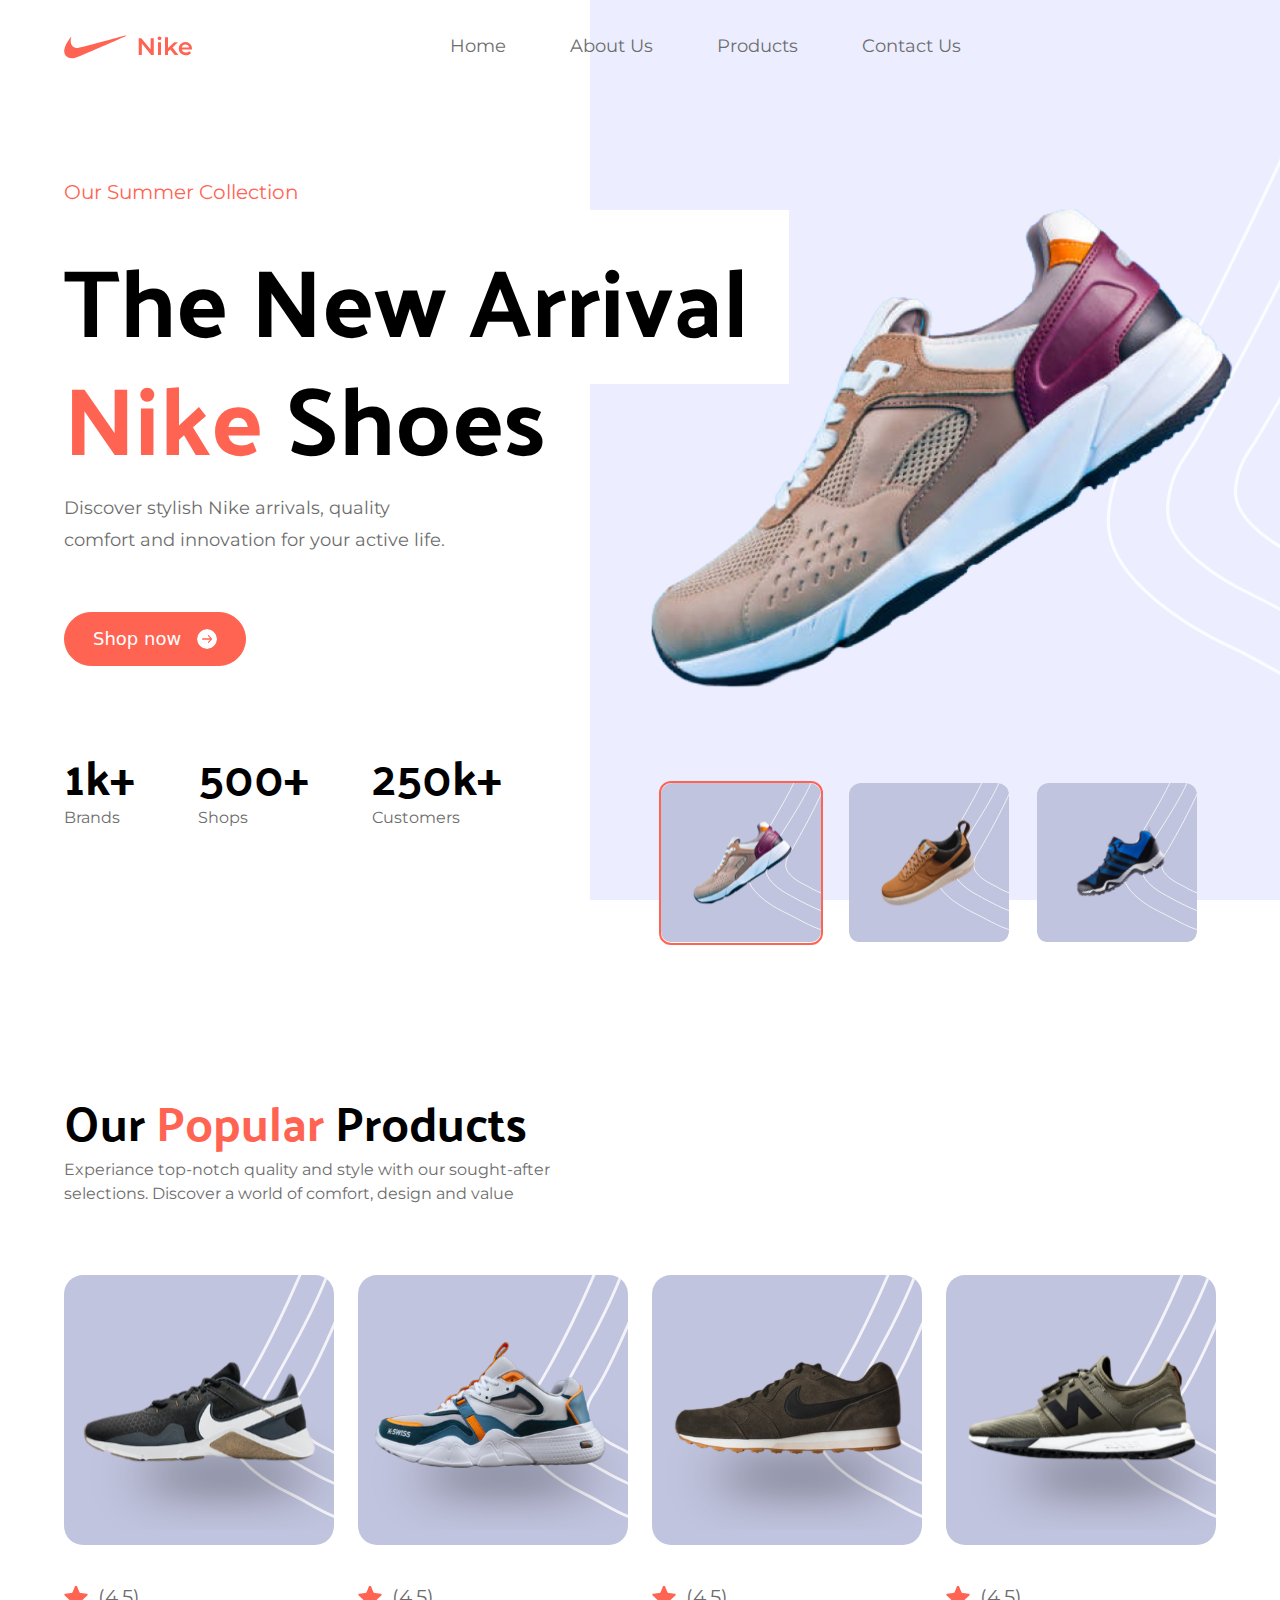
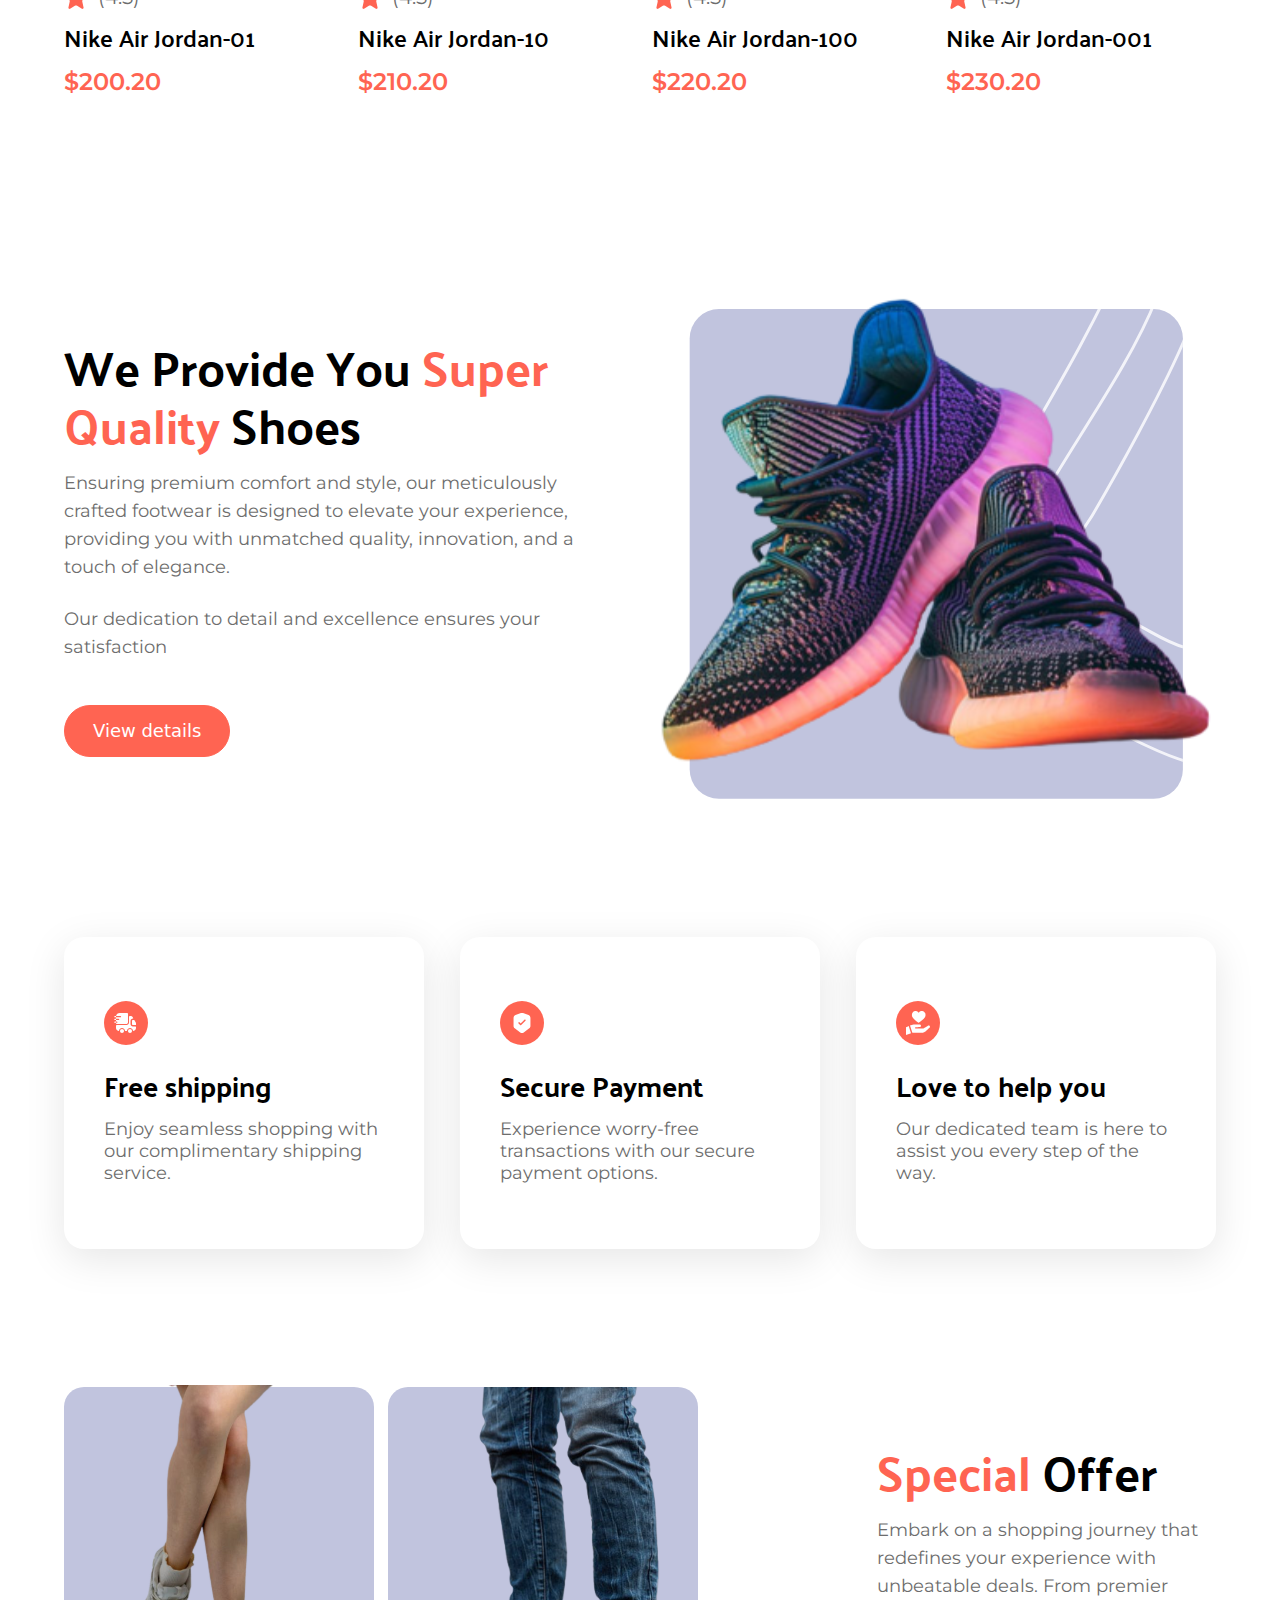
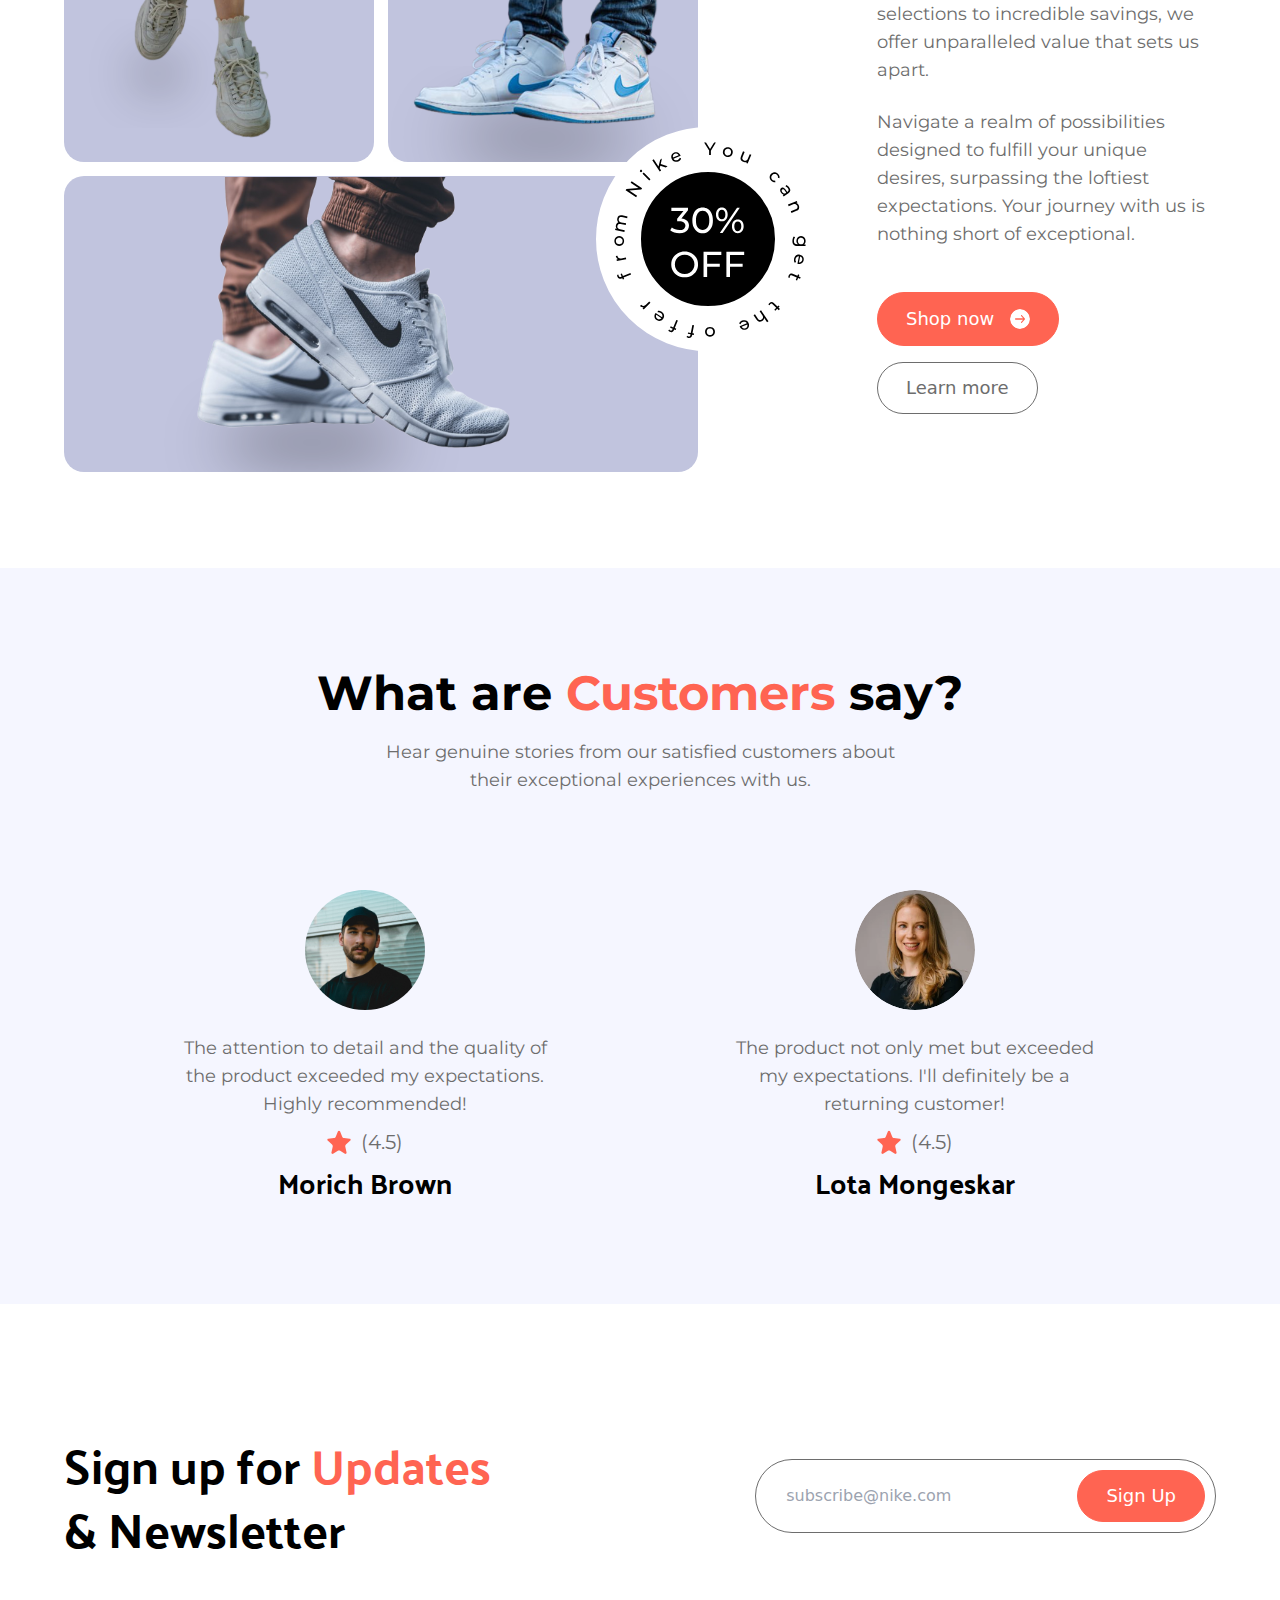
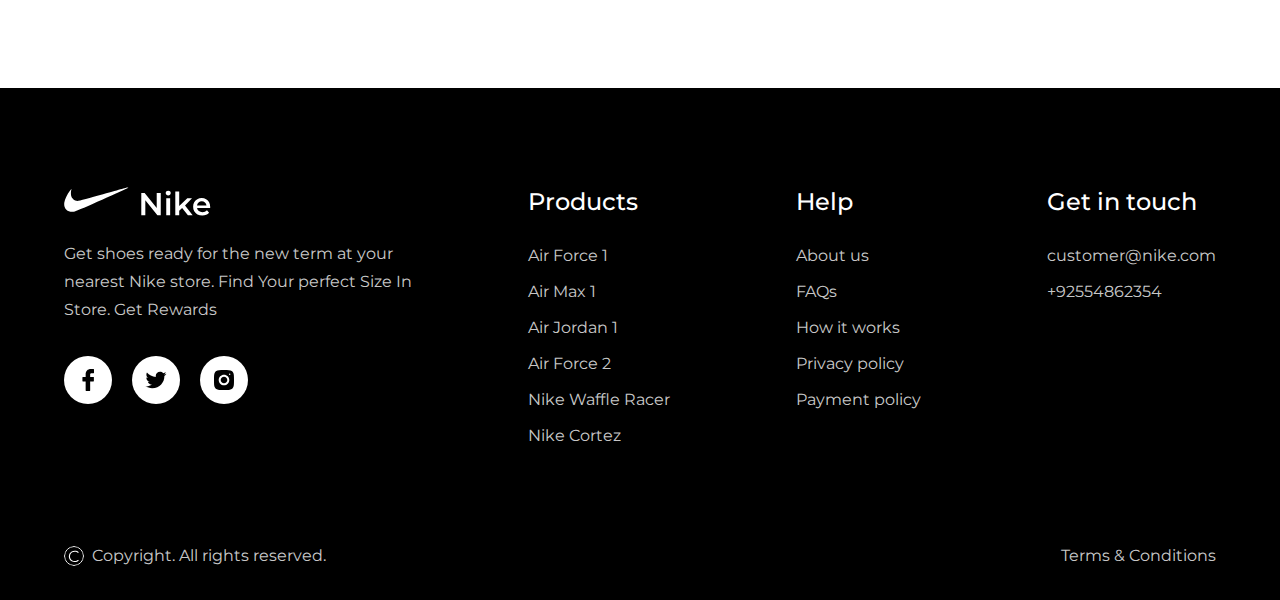
==== commit be9968ce: "nike app change" ====
--- a/nike-app/index.html
+++ b/nike-app/index.html
@@ -5,8 +5,8 @@
     <link rel="icon" type="image/svg+xml" href="./favicon.ico" />
     <meta name="viewport" content="width=device-width, initial-scale=1.0" />
     <title>Nike</title>
-    <script type="module" crossorigin src="./assets/index-b9a4729b.js"></script>
-    <link rel="stylesheet" href="./assets/index-b6e2cb26.css">
+    <script type="module" crossorigin src="./assets/index-7f283d8b.js"></script>
+    <link rel="stylesheet" href="./assets/index-4774a28b.css">
   </head>
   <body>
     <div id="root"></div>
--- a/nike-app/assets/index-4774a28b.css
+++ b/nike-app/assets/index-4774a28b.css
@@ -0,0 +1 @@
+@import"https://fonts.googleapis.com/css2?family=Montserrat:wght@100;200;300;400;500;600;700;800;900&family=Palanquin:wght@100;200;300;400;500;600;700&display=swap";@import"https://fonts.googleapis.com/css2?family=Palanquin:wght@100;200;300;400;500;600;700&display=swap";*,:before,:after{box-sizing:border-box;border-width:0;border-style:solid;border-color:#e5e7eb}:before,:after{--tw-content: ""}html{line-height:1.5;-webkit-text-size-adjust:100%;-moz-tab-size:4;-o-tab-size:4;tab-size:4;font-family:ui-sans-serif,system-ui,-apple-system,BlinkMacSystemFont,Segoe UI,Roboto,Helvetica Neue,Arial,Noto Sans,sans-serif,"Apple Color Emoji","Segoe UI Emoji",Segoe UI Symbol,"Noto Color Emoji";font-feature-settings:normal;font-variation-settings:normal}body{margin:0;line-height:inherit}hr{height:0;color:inherit;border-top-width:1px}abbr:where([title]){-webkit-text-decoration:underline dotted;text-decoration:underline dotted}h1,h2,h3,h4,h5,h6{font-size:inherit;font-weight:inherit}a{color:inherit;text-decoration:inherit}b,strong{font-weight:bolder}code,kbd,samp,pre{font-family:ui-monospace,SFMono-Regular,Menlo,Monaco,Consolas,Liberation Mono,Courier New,monospace;font-size:1em}small{font-size:80%}sub,sup{font-size:75%;line-height:0;position:relative;vertical-align:baseline}sub{bottom:-.25em}sup{top:-.5em}table{text-indent:0;border-color:inherit;border-collapse:collapse}button,input,optgroup,select,textarea{font-family:inherit;font-feature-settings:inherit;font-variation-settings:inherit;font-size:100%;font-weight:inherit;line-height:inherit;color:inherit;margin:0;padding:0}button,select{text-transform:none}button,[type=button],[type=reset],[type=submit]{-webkit-appearance:button;background-color:transparent;background-image:none}:-moz-focusring{outline:auto}:-moz-ui-invalid{box-shadow:none}progress{vertical-align:baseline}::-webkit-inner-spin-button,::-webkit-outer-spin-button{height:auto}[type=search]{-webkit-appearance:textfield;outline-offset:-2px}::-webkit-search-decoration{-webkit-appearance:none}::-webkit-file-upload-button{-webkit-appearance:button;font:inherit}summary{display:list-item}blockquote,dl,dd,h1,h2,h3,h4,h5,h6,hr,figure,p,pre{margin:0}fieldset{margin:0;padding:0}legend{padding:0}ol,ul,menu{list-style:none;margin:0;padding:0}dialog{padding:0}textarea{resize:vertical}input::-moz-placeholder,textarea::-moz-placeholder{opacity:1;color:#9ca3af}input::placeholder,textarea::placeholder{opacity:1;color:#9ca3af}button,[role=button]{cursor:pointer}:disabled{cursor:default}img,svg,video,canvas,audio,iframe,embed,object{display:block;vertical-align:middle}img,video{max-width:100%;height:auto}[hidden]{display:none}*,:before,:after{--tw-border-spacing-x: 0;--tw-border-spacing-y: 0;--tw-translate-x: 0;--tw-translate-y: 0;--tw-rotate: 0;--tw-skew-x: 0;--tw-skew-y: 0;--tw-scale-x: 1;--tw-scale-y: 1;--tw-pan-x: ;--tw-pan-y: ;--tw-pinch-zoom: ;--tw-scroll-snap-strictness: proximity;--tw-gradient-from-position: ;--tw-gradient-via-position: ;--tw-gradient-to-position: ;--tw-ordinal: ;--tw-slashed-zero: ;--tw-numeric-figure: ;--tw-numeric-spacing: ;--tw-numeric-fraction: ;--tw-ring-inset: ;--tw-ring-offset-width: 0px;--tw-ring-offset-color: #fff;--tw-ring-color: rgb(59 130 246 / .5);--tw-ring-offset-shadow: 0 0 #0000;--tw-ring-shadow: 0 0 #0000;--tw-shadow: 0 0 #0000;--tw-shadow-colored: 0 0 #0000;--tw-blur: ;--tw-brightness: ;--tw-contrast: ;--tw-grayscale: ;--tw-hue-rotate: ;--tw-invert: ;--tw-saturate: ;--tw-sepia: ;--tw-drop-shadow: ;--tw-backdrop-blur: ;--tw-backdrop-brightness: ;--tw-backdrop-contrast: ;--tw-backdrop-grayscale: ;--tw-backdrop-hue-rotate: ;--tw-backdrop-invert: ;--tw-backdrop-opacity: ;--tw-backdrop-saturate: ;--tw-backdrop-sepia: }::backdrop{--tw-border-spacing-x: 0;--tw-border-spacing-y: 0;--tw-translate-x: 0;--tw-translate-y: 0;--tw-rotate: 0;--tw-skew-x: 0;--tw-skew-y: 0;--tw-scale-x: 1;--tw-scale-y: 1;--tw-pan-x: ;--tw-pan-y: ;--tw-pinch-zoom: ;--tw-scroll-snap-strictness: proximity;--tw-gradient-from-position: ;--tw-gradient-via-position: ;--tw-gradient-to-position: ;--tw-ordinal: ;--tw-slashed-zero: ;--tw-numeric-figure: ;--tw-numeric-spacing: ;--tw-numeric-fraction: ;--tw-ring-inset: ;--tw-ring-offset-width: 0px;--tw-ring-offset-color: #fff;--tw-ring-color: rgb(59 130 246 / .5);--tw-ring-offset-shadow: 0 0 #0000;--tw-ring-shadow: 0 0 #0000;--tw-shadow: 0 0 #0000;--tw-shadow-colored: 0 0 #0000;--tw-blur: ;--tw-brightness: ;--tw-contrast: ;--tw-grayscale: ;--tw-hue-rotate: ;--tw-invert: ;--tw-saturate: ;--tw-sepia: ;--tw-drop-shadow: ;--tw-backdrop-blur: ;--tw-backdrop-brightness: ;--tw-backdrop-contrast: ;--tw-backdrop-grayscale: ;--tw-backdrop-hue-rotate: ;--tw-backdrop-invert: ;--tw-backdrop-opacity: ;--tw-backdrop-saturate: ;--tw-backdrop-sepia: }.max-container{max-width:1440px;margin:0 auto}.input{border-width:1px;padding-left:1.25rem;font-size:16px;line-height:19.5px;line-height:1.5;--tw-text-opacity: 1;color:rgb(109 109 109 / var(--tw-text-opacity));outline:2px solid transparent;outline-offset:2px}@media not all and (min-width: 640px){.input{width:100%;border-radius:9999px;--tw-border-opacity: 1;border-color:rgb(109 109 109 / var(--tw-border-opacity));padding:1.25rem}}@media (min-width: 640px){.input{flex:1 1 0%;border-style:none}}.absolute{position:absolute}.relative{position:relative}.-bottom-\[5\%\]{bottom:-5%}.z-10{z-index:10}.m-0{margin:0}.m-auto{margin:auto}.mb-14{margin-bottom:3.5rem}.mb-6{margin-bottom:1.5rem}.ml-2{margin-left:.5rem}.mt-1{margin-top:.25rem}.mt-10{margin-top:2.5rem}.mt-11{margin-top:2.75rem}.mt-16{margin-top:4rem}.mt-2{margin-top:.5rem}.mt-20{margin-top:5rem}.mt-24{margin-top:6rem}.mt-3{margin-top:.75rem}.mt-4{margin-top:1rem}.mt-5{margin-top:1.25rem}.mt-6{margin-top:1.5rem}.mt-8{margin-top:2rem}.inline-block{display:inline-block}.flex{display:flex}.grid{display:grid}.h-11{height:2.75rem}.h-12{height:3rem}.h-5{height:1.25rem}.h-\[120px\]{height:120px}.h-\[280px\]{height:280px}.min-h-screen{min-height:100vh}.w-11{width:2.75rem}.w-12{width:3rem}.w-5{width:1.25rem}.w-\[120px\]{width:120px}.w-\[280px\]{width:280px}.w-full{width:100%}.max-w-lg{max-width:32rem}.max-w-sm{max-width:24rem}.flex-1{flex:1 1 0%}.cursor-pointer{cursor:pointer}.flex-col{flex-direction:column}.flex-wrap{flex-wrap:wrap}.items-start{align-items:flex-start}.items-center{align-items:center}.justify-start{justify-content:flex-start}.justify-center{justify-content:center}.justify-between{justify-content:space-between}.justify-evenly{justify-content:space-evenly}.gap-10{gap:2.5rem}.gap-14{gap:3.5rem}.gap-16{gap:4rem}.gap-2{gap:.5rem}.gap-2\.5{gap:.625rem}.gap-20{gap:5rem}.gap-4{gap:1rem}.gap-5{gap:1.25rem}.gap-9{gap:2.25rem}.break-words{overflow-wrap:break-word}.rounded-\[20px\]{border-radius:20px}.rounded-full{border-radius:9999px}.rounded-xl{border-radius:.75rem}.border{border-width:1px}.border-2{border-width:2px}.border-coral-red{--tw-border-opacity: 1;border-color:rgb(255 100 82 / var(--tw-border-opacity))}.border-slate-gray{--tw-border-opacity: 1;border-color:rgb(109 109 109 / var(--tw-border-opacity))}.border-transparent{border-color:transparent}.bg-black{--tw-bg-opacity: 1;background-color:rgb(0 0 0 / var(--tw-bg-opacity))}.bg-coral-red{--tw-bg-opacity: 1;background-color:rgb(255 100 82 / var(--tw-bg-opacity))}.bg-pale-blue{--tw-bg-opacity: 1;background-color:rgb(245 246 255 / var(--tw-bg-opacity))}.bg-primary{--tw-bg-opacity: 1;background-color:rgb(236 238 255 / var(--tw-bg-opacity))}.bg-white{--tw-bg-opacity: 1;background-color:rgb(255 255 255 / var(--tw-bg-opacity))}.bg-card{background-image:url(./thumbnail-background-1db5a457.svg)}.bg-hero{background-image:url(./collection-background-2377cc4d.svg)}.bg-cover{background-size:cover}.bg-center{background-position:center}.object-contain{-o-object-fit:contain;object-fit:contain}.object-cover{-o-object-fit:cover;object-fit:cover}.p-2{padding:.5rem}.p-2\.5{padding:.625rem}.px-10{padding-left:2.5rem;padding-right:2.5rem}.px-7{padding-left:1.75rem;padding-right:1.75rem}.py-10{padding-top:2.5rem;padding-bottom:2.5rem}.py-16{padding-top:4rem;padding-bottom:4rem}.py-4{padding-top:1rem;padding-bottom:1rem}.py-8{padding-top:2rem;padding-bottom:2rem}.pb-8{padding-bottom:2rem}.pr-10{padding-right:2.5rem}.pt-28{padding-top:7rem}.text-center{text-align:center}.font-montserrat{font-family:Montserrat,sans-serif}.font-palanquin{font-family:Palanquin,sans-serif}.text-2xl{font-size:24px;line-height:29.26px}.text-3xl{font-size:28px;line-height:50px}.text-4xl{font-size:48px;line-height:58px}.text-8xl{font-size:96px;line-height:106px}.text-base{font-size:16px;line-height:19.5px}.text-lg{font-size:18px;line-height:21.94px}.text-xl{font-size:20px;line-height:24.38px}.font-bold{font-weight:700}.font-medium{font-weight:500}.font-semibold{font-weight:600}.capitalize{text-transform:capitalize}.leading-7{line-height:1.75rem}.leading-8{line-height:2rem}.leading-\[64px\]{line-height:64px}.leading-none{line-height:1}.leading-normal{line-height:1.5}.text-coral-red{--tw-text-opacity: 1;color:rgb(255 100 82 / var(--tw-text-opacity))}.text-slate-gray{--tw-text-opacity: 1;color:rgb(109 109 109 / var(--tw-text-opacity))}.text-white{--tw-text-opacity: 1;color:rgb(255 255 255 / var(--tw-text-opacity))}.text-white-400{color:#fffc}.shadow-3xl{--tw-shadow: 0 10px 40px rgba(0, 0, 0, .1);--tw-shadow-colored: 0 10px 40px var(--tw-shadow-color);box-shadow:var(--tw-ring-offset-shadow, 0 0 #0000),var(--tw-ring-shadow, 0 0 #0000),var(--tw-shadow)}.padding{padding:3rem 2rem}@media (min-width: 640px){.padding{padding:6rem 4rem}}.padding-x{padding-left:2rem;padding-right:2rem}@media (min-width: 640px){.padding-x{padding-left:4rem;padding-right:4rem}}.padding-t{padding-top:3rem}@media (min-width: 640px){.padding-t{padding-top:6rem}}.padding-b{padding-bottom:3rem}@media (min-width: 640px){.padding-b{padding-bottom:6rem}}.info-text{font-family:Montserrat,sans-serif;font-size:18px;line-height:21.94px;line-height:1.75rem;--tw-text-opacity: 1;color:rgb(109 109 109 / var(--tw-text-opacity))}*{margin:0;padding:0;box-sizing:border-box;scroll-behavior:smooth}.hover\:text-slate-gray:hover{--tw-text-opacity: 1;color:rgb(109 109 109 / var(--tw-text-opacity))}@media not all and (min-width: 1280px){.max-xl\:flex-col-reverse{flex-direction:column-reverse}.max-xl\:py-40{padding-top:10rem;padding-bottom:10rem}.max-xl\:padding-x{padding-left:2rem;padding-right:2rem}@media (min-width: 640px){.max-xl\:padding-x{padding-left:4rem;padding-right:4rem}}}@media not all and (min-width: 1024px){.max-lg\:hidden{display:none}.max-lg\:flex-col{flex-direction:column}}@media not all and (min-width: 640px){.max-sm\:mt-16{margin-top:4rem}.max-sm\:w-full{width:100%}.max-sm\:flex-1{flex:1 1 0%}.max-sm\:flex-col{flex-direction:column}.max-sm\:items-center{align-items:center}.max-sm\:justify-end{justify-content:flex-end}.max-sm\:p-4{padding:1rem}.max-sm\:px-6{padding-left:1.5rem;padding-right:1.5rem}.max-sm\:text-\[72px\]{font-size:72px}.max-sm\:leading-\[82px\]{line-height:82px}}@media (min-width: 640px){.sm\:left-\[10\%\]{left:10%}.sm\:h-40{height:10rem}.sm\:w-40{width:10rem}.sm\:w-\[350px\]{width:350px}.sm\:min-w-\[350px\]{min-width:350px}.sm\:max-w-sm{max-width:24rem}.sm\:grid-cols-1{grid-template-columns:repeat(1,minmax(0,1fr))}.sm\:gap-6{gap:1.5rem}.sm\:border{border-width:1px}.sm\:border-slate-gray{--tw-border-opacity: 1;border-color:rgb(109 109 109 / var(--tw-border-opacity))}.sm\:py-32{padding-top:8rem;padding-bottom:8rem}}@media (min-width: 768px){.md\:grid-cols-3{grid-template-columns:repeat(3,minmax(0,1fr))}}@media (min-width: 1024px){.lg\:hidden{display:none}.lg\:max-w-\[40\%\]{max-width:40%}.lg\:max-w-lg{max-width:32rem}.lg\:max-w-md{max-width:28rem}.lg\:grid-cols-4{grid-template-columns:repeat(4,minmax(0,1fr))}.lg\:gap-10{gap:2.5rem}}@media (min-width: 1280px){.xl\:min-h-screen{min-height:100vh}.xl\:w-2\/5{width:40%}.xl\:flex-row{flex-direction:row}.xl\:whitespace-nowrap{white-space:nowrap}.xl\:bg-white{--tw-bg-opacity: 1;background-color:rgb(255 255 255 / var(--tw-bg-opacity))}.xl\:padding-l{padding-left:2rem}@media (min-width: 640px){.xl\:padding-l{padding-left:4rem}}}@media (min-width: 1440px){.wide\:padding-r{padding-right:2rem}@media (min-width: 640px){.wide\:padding-r{padding-right:4rem}}}
